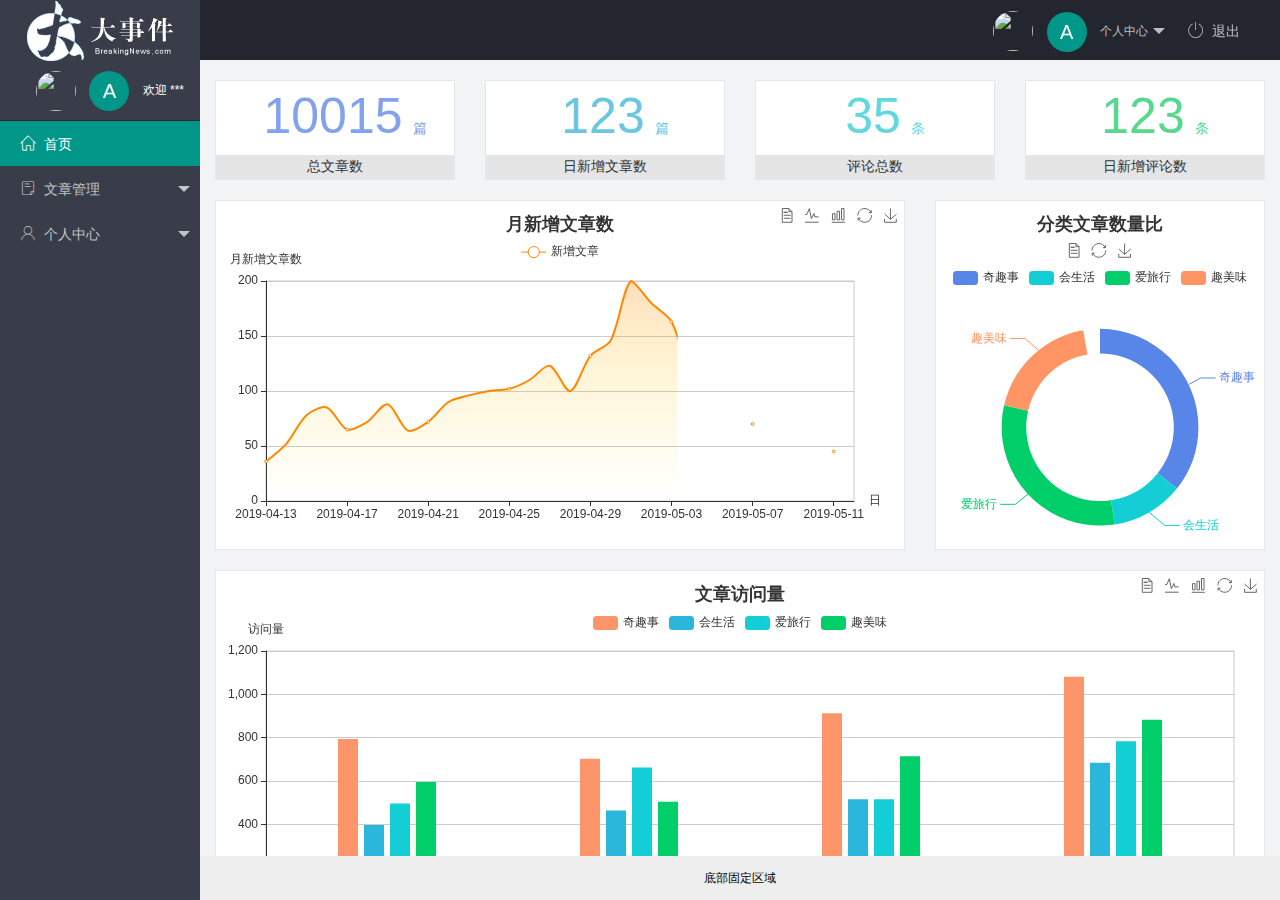
==== index.html @ 92cce8c6 "做了主页的大部分功能" ====
<!DOCTYPE html>
<html lang="en">
  <head>
    <meta charset="UTF-8" />
    <meta http-equiv="X-UA-Compatible" content="IE=edge" />
    <meta name="viewport" content="width=device-width, initial-scale=1.0" />
    <title>Document</title>
    <link rel="stylesheet" href="/assets/lib/layui/css/layui.css" />
    <link rel="stylesheet" href="/assets/css/index.css" />
    <link rel="stylesheet" href="/assets/fonts/iconfont.css" />
  </head>
  <body>
    <div class="layui-layout layui-layout-admin">
      <div class="layui-header">
        <div class="layui-logo layui-hide-xs layui-bg-black">
          <img src="/assets/images/logo.png" alt="" />
        </div>

        <ul class="layui-nav layui-layout-right">
          <li class="layui-nav-item layui-hide layui-show-md-inline-block">
            <a href="javascript:;" class="userinfo">
              <img
                src="//tva1.sinaimg.cn/crop.0.0.118.118.180/5db11ff4gw1e77d3nqrv8j203b03cweg.jpg"
                class="layui-nav-img"
              />
              <span class="text-avatar">A</span>
              个人中心
            </a>
            <dl class="layui-nav-child">
              <dd><a href="" target="">基本资料</a></dd>
              <dd><a href="" target="">更换头像</a></dd>
              <dd><a href="" target="">重置密码</a></dd>
            </dl>
          </li>
          <li class="layui-nav-item" lay-header-event="menuRight" lay-unselect>
            <a href="javascript:;" id="btnLogout"
              ><span class="iconfont icon-tuichu"></span>退出</a
            >
          </li>
        </ul>
      </div>

      <div class="layui-side layui-bg-black">
        <div class="layui-side-scroll">
          <div class="userinfo">
            <img
              src="//tva1.sinaimg.cn/crop.0.0.118.118.180/5db11ff4gw1e77d3nqrv8j203b03cweg.jpg"
              class="layui-nav-img"
            />
            <span class="text-avatar">A</span>
            <span id="welcome">欢迎 ***</span>
          </div>
          <!-- 左侧导航区域（可配合layui已有的垂直导航） -->
          <ul class="layui-nav layui-nav-tree" lay-shrink="all">
            <li class="layui-nav-item layui-this">
              <a href="/home/dashboard.html" target="fm"
                ><span class="iconfont icon-home"></span>首页</a
              >
            </li>
            <li class="layui-nav-item">
              <a class="" href="javascript:;"
                ><span class="iconfont icon-16"></span>文章管理</a
              >
              <dl class="layui-nav-child">
                <dd>
                  <a href="/article/art_cate.html" target="fm"
                    ><i class="layui-icon layui-icon-app"></i>文章类别</a
                  >
                </dd>
                <dd>
                  <a href="/article/art_list.html" target="fm"
                    ><i class="layui-icon layui-icon-app"></i>文章列表</a
                  >
                </dd>
                <dd>
                  <a href="/article/art_pub.html" target="fm"
                    ><i class="layui-icon layui-icon-app"></i>发布文章</a
                  >
                </dd>
              </dl>
            </li>
            <li class="layui-nav-item">
              <a href="javascript:;"
                ><span class="iconfont icon-user"></span>个人中心</a
              >
              <dl class="layui-nav-child">
                <dd>
                  <a href="/user/user_info.html" target="fm"
                    ><i class="layui-icon layui-icon-app"></i>基本资料</a
                  >
                </dd>
                <dd>
                  <a href="/user/user_avatar.html" target="fm"
                    ><i class="layui-icon layui-icon-app"></i>更换头像</a
                  >
                </dd>
                <dd>
                  <a href="/user/user_pwd.html" target="fm"
                    ><i class="layui-icon layui-icon-app"></i>重置密码</a
                  >
                </dd>
              </dl>
            </li>
          </ul>
        </div>
      </div>

      <div class="layui-body">
        <!-- 内容主体区域 -->
        <iframe name="fm" src="/home/dashboard.html" frameborder="0"></iframe>
      </div>

      <div class="layui-footer">
        <!-- 底部固定区域 -->
        底部固定区域
      </div>
    </div>
    <!-- 导入 layui js 文件 -->
    <script src="/assets/lib/layui/layui.all.js"></script>

    <!-- 导入 jquery -->
    <script src="/assets/lib/jquery.js"></script>
    <script src="/assets/js/baseAPI.js"></script>

    <!-- 导入自己的 js 文件 -->
    <script src="/assets/js/index.js"></script>
  </body>
</html>
---- assets/lib/layui/css/layui.css ----
/** layui-v2.5.5 MIT License By https://www.layui.com */
 .layui-inline,img{display:inline-block;vertical-align:middle}h1,h2,h3,h4,h5,h6{font-weight:400}.layui-edge,.layui-header,.layui-inline,.layui-main{position:relative}.layui-body,.layui-edge,.layui-elip{overflow:hidden}.layui-btn,.layui-edge,.layui-inline,img{vertical-align:middle}.layui-btn,.layui-disabled,.layui-icon,.layui-unselect{-moz-user-select:none;-webkit-user-select:none;-ms-user-select:none}.layui-elip,.layui-form-checkbox span,.layui-form-pane .layui-form-label{text-overflow:ellipsis;white-space:nowrap}.layui-breadcrumb,.layui-tree-btnGroup{visibility:hidden}blockquote,body,button,dd,div,dl,dt,form,h1,h2,h3,h4,h5,h6,input,li,ol,p,pre,td,textarea,th,ul{margin:0;padding:0;-webkit-tap-highlight-color:rgba(0,0,0,0)}a:active,a:hover{outline:0}img{border:none}li{list-style:none}table{border-collapse:collapse;border-spacing:0}h4,h5,h6{font-size:100%}button,input,optgroup,option,select,textarea{font-family:inherit;font-size:inherit;font-style:inherit;font-weight:inherit;outline:0}pre{white-space:pre-wrap;white-space:-moz-pre-wrap;white-space:-pre-wrap;white-space:-o-pre-wrap;word-wrap:break-word}body{line-height:24px;font:14px Helvetica Neue,Helvetica,PingFang SC,Tahoma,Arial,sans-serif}hr{height:1px;margin:10px 0;border:0;clear:both}a{color:#333;text-decoration:none}a:hover{color:#777}a cite{font-style:normal;*cursor:pointer}.layui-border-box,.layui-border-box *{box-sizing:border-box}.layui-box,.layui-box *{box-sizing:content-box}.layui-clear{clear:both;*zoom:1}.layui-clear:after{content:'\20';clear:both;*zoom:1;display:block;height:0}.layui-inline{*display:inline;*zoom:1}.layui-edge{display:inline-block;width:0;height:0;border-width:6px;border-style:dashed;border-color:transparent}.layui-edge-top{top:-4px;border-bottom-color:#999;border-bottom-style:solid}.layui-edge-right{border-left-color:#999;border-left-style:solid}.layui-edge-bottom{top:2px;border-top-color:#999;border-top-style:solid}.layui-edge-left{border-right-color:#999;border-right-style:solid}.layui-disabled,.layui-disabled:hover{color:#d2d2d2!important;cursor:not-allowed!important}.layui-circle{border-radius:100%}.layui-show{display:block!important}.layui-hide{display:none!important}@font-face{font-family:layui-icon;src:url(../font/iconfont.eot?v=250);src:url(../font/iconfont.eot?v=250#iefix) format('embedded-opentype'),url(../font/iconfont.woff2?v=250) format('woff2'),url(../font/iconfont.woff?v=250) format('woff'),url(../font/iconfont.ttf?v=250) format('truetype'),url(../font/iconfont.svg?v=250#layui-icon) format('svg')}.layui-icon{font-family:layui-icon!important;font-size:16px;font-style:normal;-webkit-font-smoothing:antialiased;-moz-osx-font-smoothing:grayscale}.layui-icon-reply-fill:before{content:"\e611"}.layui-icon-set-fill:before{content:"\e614"}.layui-icon-menu-fill:before{content:"\e60f"}.layui-icon-search:before{content:"\e615"}.layui-icon-share:before{content:"\e641"}.layui-icon-set-sm:before{content:"\e620"}.layui-icon-engine:before{content:"\e628"}.layui-icon-close:before{content:"\1006"}.layui-icon-close-fill:before{content:"\1007"}.layui-icon-chart-screen:before{content:"\e629"}.layui-icon-star:before{content:"\e600"}.layui-icon-circle-dot:before{content:"\e617"}.layui-icon-chat:before{content:"\e606"}.layui-icon-release:before{content:"\e609"}.layui-icon-list:before{content:"\e60a"}.layui-icon-chart:before{content:"\e62c"}.layui-icon-ok-circle:before{content:"\1005"}.layui-icon-layim-theme:before{content:"\e61b"}.layui-icon-table:before{content:"\e62d"}.layui-icon-right:before{content:"\e602"}.layui-icon-left:before{content:"\e603"}.layui-icon-cart-simple:before{content:"\e698"}.layui-icon-face-cry:before{content:"\e69c"}.layui-icon-face-smile:before{content:"\e6af"}.layui-icon-survey:before{content:"\e6b2"}.layui-icon-tree:before{content:"\e62e"}.layui-icon-upload-circle:before{content:"\e62f"}.layui-icon-add-circle:before{content:"\e61f"}.layui-icon-download-circle:before{content:"\e601"}.layui-icon-templeate-1:before{content:"\e630"}.layui-icon-util:before{content:"\e631"}.layui-icon-face-surprised:before{content:"\e664"}.layui-icon-edit:before{content:"\e642"}.layui-icon-speaker:before{content:"\e645"}.layui-icon-down:before{content:"\e61a"}.layui-icon-file:before{content:"\e621"}.layui-icon-layouts:before{content:"\e632"}.layui-icon-rate-half:before{content:"\e6c9"}.layui-icon-add-circle-fine:before{content:"\e608"}.layui-icon-prev-circle:before{content:"\e633"}.layui-icon-read:before{content:"\e705"}.layui-icon-404:before{content:"\e61c"}.layui-icon-carousel:before{content:"\e634"}.layui-icon-help:before{content:"\e607"}.layui-icon-code-circle:before{content:"\e635"}.layui-icon-water:before{content:"\e636"}.layui-icon-username:before{content:"\e66f"}.layui-icon-find-fill:before{content:"\e670"}.layui-icon-about:before{content:"\e60b"}.layui-icon-location:before{content:"\e715"}.layui-icon-up:before{content:"\e619"}.layui-icon-pause:before{content:"\e651"}.layui-icon-date:before{content:"\e637"}.layui-icon-layim-uploadfile:before{content:"\e61d"}.layui-icon-delete:before{content:"\e640"}.layui-icon-play:before{content:"\e652"}.layui-icon-top:before{content:"\e604"}.layui-icon-friends:before{content:"\e612"}.layui-icon-refresh-3:before{content:"\e9aa"}.layui-icon-ok:before{content:"\e605"}.layui-icon-layer:before{content:"\e638"}.layui-icon-face-smile-fine:before{content:"\e60c"}.layui-icon-dollar:before{content:"\e659"}.layui-icon-group:before{content:"\e613"}.layui-icon-layim-download:before{content:"\e61e"}.layui-icon-picture-fine:before{content:"\e60d"}.layui-icon-link:before{content:"\e64c"}.layui-icon-diamond:before{content:"\e735"}.layui-icon-log:before{content:"\e60e"}.layui-icon-rate-solid:before{content:"\e67a"}.layui-icon-fonts-del:before{content:"\e64f"}.layui-icon-unlink:before{content:"\e64d"}.layui-icon-fonts-clear:before{content:"\e639"}.layui-icon-triangle-r:before{content:"\e623"}.layui-icon-circle:before{content:"\e63f"}.layui-icon-radio:before{content:"\e643"}.layui-icon-align-center:before{content:"\e647"}.layui-icon-align-right:before{content:"\e648"}.layui-icon-align-left:before{content:"\e649"}.layui-icon-loading-1:before{content:"\e63e"}.layui-icon-return:before{content:"\e65c"}.layui-icon-fonts-strong:before{content:"\e62b"}.layui-icon-upload:before{content:"\e67c"}.layui-icon-dialogue:before{content:"\e63a"}.layui-icon-video:before{content:"\e6ed"}.layui-icon-headset:before{content:"\e6fc"}.layui-icon-cellphone-fine:before{content:"\e63b"}.layui-icon-add-1:before{content:"\e654"}.layui-icon-face-smile-b:before{content:"\e650"}.layui-icon-fonts-html:before{content:"\e64b"}.layui-icon-form:before{content:"\e63c"}.layui-icon-cart:before{content:"\e657"}.layui-icon-camera-fill:before{content:"\e65d"}.layui-icon-tabs:before{content:"\e62a"}.layui-icon-fonts-code:before{content:"\e64e"}.layui-icon-fire:before{content:"\e756"}.layui-icon-set:before{content:"\e716"}.layui-icon-fonts-u:before{content:"\e646"}.layui-icon-triangle-d:before{content:"\e625"}.layui-icon-tips:before{content:"\e702"}.layui-icon-picture:before{content:"\e64a"}.layui-icon-more-vertical:before{content:"\e671"}.layui-icon-flag:before{content:"\e66c"}.layui-icon-loading:before{content:"\e63d"}.layui-icon-fonts-i:before{content:"\e644"}.layui-icon-refresh-1:before{content:"\e666"}.layui-icon-rmb:before{content:"\e65e"}.layui-icon-home:before{content:"\e68e"}.layui-icon-user:before{content:"\e770"}.layui-icon-notice:before{content:"\e667"}.layui-icon-login-weibo:before{content:"\e675"}.layui-icon-voice:before{content:"\e688"}.layui-icon-upload-drag:before{content:"\e681"}.layui-icon-login-qq:before{content:"\e676"}.layui-icon-snowflake:before{content:"\e6b1"}.layui-icon-file-b:before{content:"\e655"}.layui-icon-template:before{content:"\e663"}.layui-icon-auz:before{content:"\e672"}.layui-icon-console:before{content:"\e665"}.layui-icon-app:before{content:"\e653"}.layui-icon-prev:before{content:"\e65a"}.layui-icon-website:before{content:"\e7ae"}.layui-icon-next:before{content:"\e65b"}.layui-icon-component:before{content:"\e857"}.layui-icon-more:before{content:"\e65f"}.layui-icon-login-wechat:before{content:"\e677"}.layui-icon-shrink-right:before{content:"\e668"}.layui-icon-spread-left:before{content:"\e66b"}.layui-icon-camera:before{content:"\e660"}.layui-icon-note:before{content:"\e66e"}.layui-icon-refresh:before{content:"\e669"}.layui-icon-female:before{content:"\e661"}.layui-icon-male:before{content:"\e662"}.layui-icon-password:before{content:"\e673"}.layui-icon-senior:before{content:"\e674"}.layui-icon-theme:before{content:"\e66a"}.layui-icon-tread:before{content:"\e6c5"}.layui-icon-praise:before{content:"\e6c6"}.layui-icon-star-fill:before{content:"\e658"}.layui-icon-rate:before{content:"\e67b"}.layui-icon-template-1:before{content:"\e656"}.layui-icon-vercode:before{content:"\e679"}.layui-icon-cellphone:before{content:"\e678"}.layui-icon-screen-full:before{content:"\e622"}.layui-icon-screen-restore:before{content:"\e758"}.layui-icon-cols:before{content:"\e610"}.layui-icon-export:before{content:"\e67d"}.layui-icon-print:before{content:"\e66d"}.layui-icon-slider:before{content:"\e714"}.layui-icon-addition:before{content:"\e624"}.layui-icon-subtraction:before{content:"\e67e"}.layui-icon-service:before{content:"\e626"}.layui-icon-transfer:before{content:"\e691"}.layui-main{width:1140px;margin:0 auto}.layui-header{z-index:1000;height:60px}.layui-header a:hover{transition:all .5s;-webkit-transition:all .5s}.layui-side{position:fixed;left:0;top:0;bottom:0;z-index:999;width:200px;overflow-x:hidden}.layui-side-scroll{position:relative;width:220px;height:100%;overflow-x:hidden}.layui-body{position:absolute;left:200px;right:0;top:0;bottom:0;z-index:998;width:auto;overflow-y:auto;box-sizing:border-box}.layui-layout-body{overflow:hidden}.layui-layout-admin .layui-header{background-color:#23262E}.layui-layout-admin .layui-side{top:60px;width:200px;overflow-x:hidden}.layui-layout-admin .layui-body{position:fixed;top:60px;bottom:44px}.layui-layout-admin .layui-main{width:auto;margin:0 15px}.layui-layout-admin .layui-footer{position:fixed;left:200px;right:0;bottom:0;height:44px;line-height:44px;padding:0 15px;background-color:#eee}.layui-layout-admin .layui-logo{position:absolute;left:0;top:0;width:200px;height:100%;line-height:60px;text-align:center;color:#009688;font-size:16px}.layui-layout-admin .layui-header .layui-nav{background:0 0}.layui-layout-left{position:absolute!important;left:200px;top:0}.layui-layout-right{position:absolute!important;right:0;top:0}.layui-container{position:relative;margin:0 auto;padding:0 15px;box-sizing:border-box}.layui-fluid{position:relative;margin:0 auto;padding:0 15px}.layui-row:after,.layui-row:before{content:'';display:block;clear:both}.layui-col-lg1,.layui-col-lg10,.layui-col-lg11,.layui-col-lg12,.layui-col-lg2,.layui-col-lg3,.layui-col-lg4,.layui-col-lg5,.layui-col-lg6,.layui-col-lg7,.layui-col-lg8,.layui-col-lg9,.layui-col-md1,.layui-col-md10,.layui-col-md11,.layui-col-md12,.layui-col-md2,.layui-col-md3,.layui-col-md4,.layui-col-md5,.layui-col-md6,.layui-col-md7,.layui-col-md8,.layui-col-md9,.layui-col-sm1,.layui-col-sm10,.layui-col-sm11,.layui-col-sm12,.layui-col-sm2,.layui-col-sm3,.layui-col-sm4,.layui-col-sm5,.layui-col-sm6,.layui-col-sm7,.layui-col-sm8,.layui-col-sm9,.layui-col-xs1,.layui-col-xs10,.layui-col-xs11,.layui-col-xs12,.layui-col-xs2,.layui-col-xs3,.layui-col-xs4,.layui-col-xs5,.layui-col-xs6,.layui-col-xs7,.layui-col-xs8,.layui-col-xs9{position:relative;display:block;box-sizing:border-box}.layui-col-xs1,.layui-col-xs10,.layui-col-xs11,.layui-col-xs12,.layui-col-xs2,.layui-col-xs3,.layui-col-xs4,.layui-col-xs5,.layui-col-xs6,.layui-col-xs7,.layui-col-xs8,.layui-col-xs9{float:left}.layui-col-xs1{width:8.33333333%}.layui-col-xs2{width:16.66666667%}.layui-col-xs3{width:25%}.layui-col-xs4{width:33.33333333%}.layui-col-xs5{width:41.66666667%}.layui-col-xs6{width:50%}.layui-col-xs7{width:58.33333333%}.layui-col-xs8{width:66.66666667%}.layui-col-xs9{width:75%}.layui-col-xs10{width:83.33333333%}.layui-col-xs11{width:91.66666667%}.layui-col-xs12{width:100%}.layui-col-xs-offset1{margin-left:8.33333333%}.layui-col-xs-offset2{margin-left:16.66666667%}.layui-col-xs-offset3{margin-left:25%}.layui-col-xs-offset4{margin-left:33.33333333%}.layui-col-xs-offset5{margin-left:41.66666667%}.layui-col-xs-offset6{margin-left:50%}.layui-col-xs-offset7{margin-left:58.33333333%}.layui-col-xs-offset8{margin-left:66.66666667%}.layui-col-xs-offset9{margin-left:75%}.layui-col-xs-offset10{margin-left:83.33333333%}.layui-col-xs-offset11{margin-left:91.66666667%}.layui-col-xs-offset12{margin-left:100%}@media screen and (max-width:768px){.layui-hide-xs{display:none!important}.layui-show-xs-block{display:block!important}.layui-show-xs-inline{display:inline!important}.layui-show-xs-inline-block{display:inline-block!important}}@media screen and (min-width:768px){.layui-container{width:750px}.layui-hide-sm{display:none!important}.layui-show-sm-block{display:block!important}.layui-show-sm-inline{display:inline!important}.layui-show-sm-inline-block{display:inline-block!important}.layui-col-sm1,.layui-col-sm10,.layui-col-sm11,.layui-col-sm12,.layui-col-sm2,.layui-col-sm3,.layui-col-sm4,.layui-col-sm5,.layui-col-sm6,.layui-col-sm7,.layui-col-sm8,.layui-col-sm9{float:left}.layui-col-sm1{width:8.33333333%}.layui-col-sm2{width:16.66666667%}.layui-col-sm3{width:25%}.layui-col-sm4{width:33.33333333%}.layui-col-sm5{width:41.66666667%}.layui-col-sm6{width:50%}.layui-col-sm7{width:58.33333333%}.layui-col-sm8{width:66.66666667%}.layui-col-sm9{width:75%}.layui-col-sm10{width:83.33333333%}.layui-col-sm11{width:91.66666667%}.layui-col-sm12{width:100%}.layui-col-sm-offset1{margin-left:8.33333333%}.layui-col-sm-offset2{margin-left:16.66666667%}.layui-col-sm-offset3{margin-left:25%}.layui-col-sm-offset4{margin-left:33.33333333%}.layui-col-sm-offset5{margin-left:41.66666667%}.layui-col-sm-offset6{margin-left:50%}.layui-col-sm-offset7{margin-left:58.33333333%}.layui-col-sm-offset8{margin-left:66.66666667%}.layui-col-sm-offset9{margin-left:75%}.layui-col-sm-offset10{margin-left:83.33333333%}.layui-col-sm-offset11{margin-left:91.66666667%}.layui-col-sm-offset12{margin-left:100%}}@media screen and (min-width:992px){.layui-container{width:970px}.layui-hide-md{display:none!important}.layui-show-md-block{display:block!important}.layui-show-md-inline{display:inline!important}.layui-show-md-inline-block{display:inline-block!important}.layui-col-md1,.layui-col-md10,.layui-col-md11,.layui-col-md12,.layui-col-md2,.layui-col-md3,.layui-col-md4,.layui-col-md5,.layui-col-md6,.layui-col-md7,.layui-col-md8,.layui-col-md9{float:left}.layui-col-md1{width:8.33333333%}.layui-col-md2{width:16.66666667%}.layui-col-md3{width:25%}.layui-col-md4{width:33.33333333%}.layui-col-md5{width:41.66666667%}.layui-col-md6{width:50%}.layui-col-md7{width:58.33333333%}.layui-col-md8{width:66.66666667%}.layui-col-md9{width:75%}.layui-col-md10{width:83.33333333%}.layui-col-md11{width:91.66666667%}.layui-col-md12{width:100%}.layui-col-md-offset1{margin-left:8.33333333%}.layui-col-md-offset2{margin-left:16.66666667%}.layui-col-md-offset3{margin-left:25%}.layui-col-md-offset4{margin-left:33.33333333%}.layui-col-md-offset5{margin-left:41.66666667%}.layui-col-md-offset6{margin-left:50%}.layui-col-md-offset7{margin-left:58.33333333%}.layui-col-md-offset8{margin-left:66.66666667%}.layui-col-md-offset9{margin-left:75%}.layui-col-md-offset10{margin-left:83.33333333%}.layui-col-md-offset11{margin-left:91.66666667%}.layui-col-md-offset12{margin-left:100%}}@media screen and (min-width:1200px){.layui-container{width:1170px}.layui-hide-lg{display:none!important}.layui-show-lg-block{display:block!important}.layui-show-lg-inline{display:inline!important}.layui-show-lg-inline-block{display:inline-block!important}.layui-col-lg1,.layui-col-lg10,.layui-col-lg11,.layui-col-lg12,.layui-col-lg2,.layui-col-lg3,.layui-col-lg4,.layui-col-lg5,.layui-col-lg6,.layui-col-lg7,.layui-col-lg8,.layui-col-lg9{float:left}.layui-col-lg1{width:8.33333333%}.layui-col-lg2{width:16.66666667%}.layui-col-lg3{width:25%}.layui-col-lg4{width:33.33333333%}.layui-col-lg5{width:41.66666667%}.layui-col-lg6{width:50%}.layui-col-lg7{width:58.33333333%}.layui-col-lg8{width:66.66666667%}.layui-col-lg9{width:75%}.layui-col-lg10{width:83.33333333%}.layui-col-lg11{width:91.66666667%}.layui-col-lg12{width:100%}.layui-col-lg-offset1{margin-left:8.33333333%}.layui-col-lg-offset2{margin-left:16.66666667%}.layui-col-lg-offset3{margin-left:25%}.layui-col-lg-offset4{margin-left:33.33333333%}.layui-col-lg-offset5{margin-left:41.66666667%}.layui-col-lg-offset6{margin-left:50%}.layui-col-lg-offset7{margin-left:58.33333333%}.layui-col-lg-offset8{margin-left:66.66666667%}.layui-col-lg-offset9{margin-left:75%}.layui-col-lg-offset10{margin-left:83.33333333%}.layui-col-lg-offset11{margin-left:91.66666667%}.layui-col-lg-offset12{margin-left:100%}}.layui-col-space1{margin:-.5px}.layui-col-space1>*{padding:.5px}.layui-col-space3{margin:-1.5px}.layui-col-space3>*{padding:1.5px}.layui-col-space5{margin:-2.5px}.layui-col-space5>*{padding:2.5px}.layui-col-space8{margin:-3.5px}.layui-col-space8>*{padding:3.5px}.layui-col-space10{margin:-5px}.layui-col-space10>*{padding:5px}.layui-col-space12{margin:-6px}.layui-col-space12>*{padding:6px}.layui-col-space15{margin:-7.5px}.layui-col-space15>*{padding:7.5px}.layui-col-space18{margin:-9px}.layui-col-space18>*{padding:9px}.layui-col-space20{margin:-10px}.layui-col-space20>*{padding:10px}.layui-col-space22{margin:-11px}.layui-col-space22>*{padding:11px}.layui-col-space25{margin:-12.5px}.layui-col-space25>*{padding:12.5px}.layui-col-space30{margin:-15px}.layui-col-space30>*{padding:15px}.layui-btn,.layui-input,.layui-select,.layui-textarea,.layui-upload-button{outline:0;-webkit-appearance:none;transition:all .3s;-webkit-transition:all .3s;box-sizing:border-box}.layui-elem-quote{margin-bottom:10px;padding:15px;line-height:22px;border-left:5px solid #009688;border-radius:0 2px 2px 0;background-color:#f2f2f2}.layui-quote-nm{border-style:solid;border-width:1px 1px 1px 5px;background:0 0}.layui-elem-field{margin-bottom:10px;padding:0;border-width:1px;border-style:solid}.layui-elem-field legend{margin-left:20px;padding:0 10px;font-size:20px;font-weight:300}.layui-field-title{margin:10px 0 20px;border-width:1px 0 0}.layui-field-box{padding:10px 15px}.layui-field-title .layui-field-box{padding:10px 0}.layui-progress{position:relative;height:6px;border-radius:20px;background-color:#e2e2e2}.layui-progress-bar{position:absolute;left:0;top:0;width:0;max-width:100%;height:6px;border-radius:20px;text-align:right;background-color:#5FB878;transition:all .3s;-webkit-transition:all .3s}.layui-progress-big,.layui-progress-big .layui-progress-bar{height:18px;line-height:18px}.layui-progress-text{position:relative;top:-20px;line-height:18px;font-size:12px;color:#666}.layui-progress-big .layui-progress-text{position:static;padding:0 10px;color:#fff}.layui-collapse{border-width:1px;border-style:solid;border-radius:2px}.layui-colla-content,.layui-colla-item{border-top-width:1px;border-top-style:solid}.layui-colla-item:first-child{border-top:none}.layui-colla-title{position:relative;height:42px;line-height:42px;padding:0 15px 0 35px;color:#333;background-color:#f2f2f2;cursor:pointer;font-size:14px;overflow:hidden}.layui-colla-content{display:none;padding:10px 15px;line-height:22px;color:#666}.layui-colla-icon{position:absolute;left:15px;top:0;font-size:14px}.layui-card{margin-bottom:15px;border-radius:2px;background-color:#fff;box-shadow:0 1px 2px 0 rgba(0,0,0,.05)}.layui-card:last-child{margin-bottom:0}.layui-card-header{position:relative;height:42px;line-height:42px;padding:0 15px;border-bottom:1px solid #f6f6f6;color:#333;border-radius:2px 2px 0 0;font-size:14px}.layui-bg-black,.layui-bg-blue,.layui-bg-cyan,.layui-bg-green,.layui-bg-orange,.layui-bg-red{color:#fff!important}.layui-card-body{position:relative;padding:10px 15px;line-height:24px}.layui-card-body[pad15]{padding:15px}.layui-card-body[pad20]{padding:20px}.layui-card-body .layui-table{margin:5px 0}.layui-card .layui-tab{margin:0}.layui-panel-window{position:relative;padding:15px;border-radius:0;border-top:5px solid #E6E6E6;background-color:#fff}.layui-auxiliar-moving{position:fixed;left:0;right:0;top:0;bottom:0;width:100%;height:100%;background:0 0;z-index:9999999999}.layui-form-label,.layui-form-mid,.layui-form-select,.layui-input-block,.layui-input-inline,.layui-textarea{position:relative}.layui-bg-red{background-color:#FF5722!important}.layui-bg-orange{background-color:#FFB800!important}.layui-bg-green{background-color:#009688!important}.layui-bg-cyan{background-color:#2F4056!important}.layui-bg-blue{background-color:#1E9FFF!important}.layui-bg-black{background-color:#393D49!important}.layui-bg-gray{background-color:#eee!important;color:#666!important}.layui-badge-rim,.layui-colla-content,.layui-colla-item,.layui-collapse,.layui-elem-field,.layui-form-pane .layui-form-item[pane],.layui-form-pane .layui-form-label,.layui-input,.layui-layedit,.layui-layedit-tool,.layui-quote-nm,.layui-select,.layui-tab-bar,.layui-tab-card,.layui-tab-title,.layui-tab-title .layui-this:after,.layui-textarea{border-color:#e6e6e6}.layui-timeline-item:before,hr{background-color:#e6e6e6}.layui-text{line-height:22px;font-size:14px;color:#666}.layui-text h1,.layui-text h2,.layui-text h3{font-weight:500;color:#333}.layui-text h1{font-size:30px}.layui-text h2{font-size:24px}.layui-text h3{font-size:18px}.layui-text a:not(.layui-btn){color:#01AAED}.layui-text a:not(.layui-btn):hover{text-decoration:underline}.layui-text ul{padding:5px 0 5px 15px}.layui-text ul li{margin-top:5px;list-style-type:disc}.layui-text em,.layui-word-aux{color:#999!important;padding:0 5px!important}.layui-btn{display:inline-block;height:38px;line-height:38px;padding:0 18px;background-color:#009688;color:#fff;white-space:nowrap;text-align:center;font-size:14px;border:none;border-radius:2px;cursor:pointer}.layui-btn:hover{opacity:.8;filter:alpha(opacity=80);color:#fff}.layui-btn:active{opacity:1;filter:alpha(opacity=100)}.layui-btn+.layui-btn{margin-left:10px}.layui-btn-container{font-size:0}.layui-btn-container .layui-btn{margin-right:10px;margin-bottom:10px}.layui-btn-container .layui-btn+.layui-btn{margin-left:0}.layui-table .layui-btn-container .layui-btn{margin-bottom:9px}.layui-btn-radius{border-radius:100px}.layui-btn .layui-icon{margin-right:3px;font-size:18px;vertical-align:bottom;vertical-align:middle\9}.layui-btn-primary{border:1px solid #C9C9C9;background-color:#fff;color:#555}.layui-btn-primary:hover{border-color:#009688;color:#333}.layui-btn-normal{background-color:#1E9FFF}.layui-btn-warm{background-color:#FFB800}.layui-btn-danger{background-color:#FF5722}.layui-btn-checked{background-color:#5FB878}.layui-btn-disabled,.layui-btn-disabled:active,.layui-btn-disabled:hover{border:1px solid #e6e6e6;background-color:#FBFBFB;color:#C9C9C9;cursor:not-allowed;opacity:1}.layui-btn-lg{height:44px;line-height:44px;padding:0 25px;font-size:16px}.layui-btn-sm{height:30px;line-height:30px;padding:0 10px;font-size:12px}.layui-btn-sm i{font-size:16px!important}.layui-btn-xs{height:22px;line-height:22px;padding:0 5px;font-size:12px}.layui-btn-xs i{font-size:14px!important}.layui-btn-group{display:inline-block;vertical-align:middle;font-size:0}.layui-btn-group .layui-btn{margin-left:0!important;margin-right:0!important;border-left:1px solid rgba(255,255,255,.5);border-radius:0}.layui-btn-group .layui-btn-primary{border-left:none}.layui-btn-group .layui-btn-primary:hover{border-color:#C9C9C9;color:#009688}.layui-btn-group .layui-btn:first-child{border-left:none;border-radius:2px 0 0 2px}.layui-btn-group .layui-btn-primary:first-child{border-left:1px solid #c9c9c9}.layui-btn-group .layui-btn:last-child{border-radius:0 2px 2px 0}.layui-btn-group .layui-btn+.layui-btn{margin-left:0}.layui-btn-group+.layui-btn-group{margin-left:10px}.layui-btn-fluid{width:100%}.layui-input,.layui-select,.layui-textarea{height:38px;line-height:1.3;line-height:38px\9;border-width:1px;border-style:solid;background-color:#fff;border-radius:2px}.layui-input::-webkit-input-placeholder,.layui-select::-webkit-input-placeholder,.layui-textarea::-webkit-input-placeholder{line-height:1.3}.layui-input,.layui-textarea{display:block;width:100%;padding-left:10px}.layui-input:hover,.layui-textarea:hover{border-color:#D2D2D2!important}.layui-input:focus,.layui-textarea:focus{border-color:#C9C9C9!important}.layui-textarea{min-height:100px;height:auto;line-height:20px;padding:6px 10px;resize:vertical}.layui-select{padding:0 10px}.layui-form input[type=checkbox],.layui-form input[type=radio],.layui-form select{display:none}.layui-form [lay-ignore]{display:initial}.layui-form-item{margin-bottom:15px;clear:both;*zoom:1}.layui-form-item:after{content:'\20';clear:both;*zoom:1;display:block;height:0}.layui-form-label{float:left;display:block;padding:9px 15px;width:80px;font-weight:400;line-height:20px;text-align:right}.layui-form-label-col{display:block;float:none;padding:9px 0;line-height:20px;text-align:left}.layui-form-item .layui-inline{margin-bottom:5px;margin-right:10px}.layui-input-block{margin-left:110px;min-height:36px}.layui-input-inline{display:inline-block;vertical-align:middle}.layui-form-item .layui-input-inline{float:left;width:190px;margin-right:10px}.layui-form-text .layui-input-inline{width:auto}.layui-form-mid{float:left;display:block;padding:9px 0!important;line-height:20px;margin-right:10px}.layui-form-danger+.layui-form-select .layui-input,.layui-form-danger:focus{border-color:#FF5722!important}.layui-form-select .layui-input{padding-right:30px;cursor:pointer}.layui-form-select .layui-edge{position:absolute;right:10px;top:50%;margin-top:-3px;cursor:pointer;border-width:6px;border-top-color:#c2c2c2;border-top-style:solid;transition:all .3s;-webkit-transition:all .3s}.layui-form-select dl{display:none;position:absolute;left:0;top:42px;padding:5px 0;z-index:899;min-width:100%;border:1px solid #d2d2d2;max-height:300px;overflow-y:auto;background-color:#fff;border-radius:2px;box-shadow:0 2px 4px rgba(0,0,0,.12);box-sizing:border-box}.layui-form-select dl dd,.layui-form-select dl dt{padding:0 10px;line-height:36px;white-space:nowrap;overflow:hidden;text-overflow:ellipsis}.layui-form-select dl dt{font-size:12px;color:#999}.layui-form-select dl dd{cursor:pointer}.layui-form-select dl dd:hover{background-color:#f2f2f2;-webkit-transition:.5s all;transition:.5s all}.layui-form-select .layui-select-group dd{padding-left:20px}.layui-form-select dl dd.layui-select-tips{padding-left:10px!important;color:#999}.layui-form-select dl dd.layui-this{background-color:#5FB878;color:#fff}.layui-form-checkbox,.layui-form-select dl dd.layui-disabled{background-color:#fff}.layui-form-selected dl{display:block}.layui-form-checkbox,.layui-form-checkbox *,.layui-form-switch{display:inline-block;vertical-align:middle}.layui-form-selected .layui-edge{margin-top:-9px;-webkit-transform:rotate(180deg);transform:rotate(180deg);margin-top:-3px\9}:root .layui-form-selected .layui-edge{margin-top:-9px\0/IE9}.layui-form-selectup dl{top:auto;bottom:42px}.layui-select-none{margin:5px 0;text-align:center;color:#999}.layui-select-disabled .layui-disabled{border-color:#eee!important}.layui-select-disabled .layui-edge{border-top-color:#d2d2d2}.layui-form-checkbox{position:relative;height:30px;line-height:30px;margin-right:10px;padding-right:30px;cursor:pointer;font-size:0;-webkit-transition:.1s linear;transition:.1s linear;box-sizing:border-box}.layui-form-checkbox span{padding:0 10px;height:100%;font-size:14px;border-radius:2px 0 0 2px;background-color:#d2d2d2;color:#fff;overflow:hidden}.layui-form-checkbox:hover span{background-color:#c2c2c2}.layui-form-checkbox i{position:absolute;right:0;top:0;width:30px;height:28px;border:1px solid #d2d2d2;border-left:none;border-radius:0 2px 2px 0;color:#fff;font-size:20px;text-align:center}.layui-form-checkbox:hover i{border-color:#c2c2c2;color:#c2c2c2}.layui-form-checked,.layui-form-checked:hover{border-color:#5FB878}.layui-form-checked span,.layui-form-checked:hover span{background-color:#5FB878}.layui-form-checked i,.layui-form-checked:hover i{color:#5FB878}.layui-form-item .layui-form-checkbox{margin-top:4px}.layui-form-checkbox[lay-skin=primary]{height:auto!important;line-height:normal!important;min-width:18px;min-height:18px;border:none!important;margin-right:0;padding-left:28px;padding-right:0;background:0 0}.layui-form-checkbox[lay-skin=primary] span{padding-left:0;padding-right:15px;line-height:18px;background:0 0;color:#666}.layui-form-checkbox[lay-skin=primary] i{right:auto;left:0;width:16px;height:16px;line-height:16px;border:1px solid #d2d2d2;font-size:12px;border-radius:2px;background-color:#fff;-webkit-transition:.1s linear;transition:.1s linear}.layui-form-checkbox[lay-skin=primary]:hover i{border-color:#5FB878;color:#fff}.layui-form-checked[lay-skin=primary] i{border-color:#5FB878!important;background-color:#5FB878;color:#fff}.layui-checkbox-disbaled[lay-skin=primary] span{background:0 0!important;color:#c2c2c2}.layui-checkbox-disbaled[lay-skin=primary]:hover i{border-color:#d2d2d2}.layui-form-item .layui-form-checkbox[lay-skin=primary]{margin-top:10px}.layui-form-switch{position:relative;height:22px;line-height:22px;min-width:35px;padding:0 5px;margin-top:8px;border:1px solid #d2d2d2;border-radius:20px;cursor:pointer;background-color:#fff;-webkit-transition:.1s linear;transition:.1s linear}.layui-form-switch i{position:absolute;left:5px;top:3px;width:16px;height:16px;border-radius:20px;background-color:#d2d2d2;-webkit-transition:.1s linear;transition:.1s linear}.layui-form-switch em{position:relative;top:0;width:25px;margin-left:21px;padding:0!important;text-align:center!important;color:#999!important;font-style:normal!important;font-size:12px}.layui-form-onswitch{border-color:#5FB878;background-color:#5FB878}.layui-checkbox-disbaled,.layui-checkbox-disbaled i{border-color:#e2e2e2!important}.layui-form-onswitch i{left:100%;margin-left:-21px;background-color:#fff}.layui-form-onswitch em{margin-left:5px;margin-right:21px;color:#fff!important}.layui-checkbox-disbaled span{background-color:#e2e2e2!important}.layui-checkbox-disbaled:hover i{color:#fff!important}[lay-radio]{display:none}.layui-form-radio,.layui-form-radio *{display:inline-block;vertical-align:middle}.layui-form-radio{line-height:28px;margin:6px 10px 0 0;padding-right:10px;cursor:pointer;font-size:0}.layui-form-radio *{font-size:14px}.layui-form-radio>i{margin-right:8px;font-size:22px;color:#c2c2c2}.layui-form-radio>i:hover,.layui-form-radioed>i{color:#5FB878}.layui-radio-disbaled>i{color:#e2e2e2!important}.layui-form-pane .layui-form-label{width:110px;padding:8px 15px;height:38px;line-height:20px;border-width:1px;border-style:solid;border-radius:2px 0 0 2px;text-align:center;background-color:#FBFBFB;overflow:hidden;box-sizing:border-box}.layui-form-pane .layui-input-inline{margin-left:-1px}.layui-form-pane .layui-input-block{margin-left:110px;left:-1px}.layui-form-pane .layui-input{border-radius:0 2px 2px 0}.layui-form-pane .layui-form-text .layui-form-label{float:none;width:100%;border-radius:2px;box-sizing:border-box;text-align:left}.layui-form-pane .layui-form-text .layui-input-inline{display:block;margin:0;top:-1px;clear:both}.layui-form-pane .layui-form-text .layui-input-block{margin:0;left:0;top:-1px}.layui-form-pane .layui-form-text .layui-textarea{min-height:100px;border-radius:0 0 2px 2px}.layui-form-pane .layui-form-checkbox{margin:4px 0 4px 10px}.layui-form-pane .layui-form-radio,.layui-form-pane .layui-form-switch{margin-top:6px;margin-left:10px}.layui-form-pane .layui-form-item[pane]{position:relative;border-width:1px;border-style:solid}.layui-form-pane .layui-form-item[pane] .layui-form-label{position:absolute;left:0;top:0;height:100%;border-width:0 1px 0 0}.layui-form-pane .layui-form-item[pane] .layui-input-inline{margin-left:110px}@media screen and (max-width:450px){.layui-form-item .layui-form-label{text-overflow:ellipsis;overflow:hidden;white-space:nowrap}.layui-form-item .layui-inline{display:block;margin-right:0;margin-bottom:20px;clear:both}.layui-form-item .layui-inline:after{content:'\20';clear:both;display:block;height:0}.layui-form-item .layui-input-inline{display:block;float:none;left:-3px;width:auto;margin:0 0 10px 112px}.layui-form-item .layui-input-inline+.layui-form-mid{margin-left:110px;top:-5px;padding:0}.layui-form-item .layui-form-checkbox{margin-right:5px;margin-bottom:5px}}.layui-layedit{border-width:1px;border-style:solid;border-radius:2px}.layui-layedit-tool{padding:3px 5px;border-bottom-width:1px;border-bottom-style:solid;font-size:0}.layedit-tool-fixed{position:fixed;top:0;border-top:1px solid #e2e2e2}.layui-layedit-tool .layedit-tool-mid,.layui-layedit-tool .layui-icon{display:inline-block;vertical-align:middle;text-align:center;font-size:14px}.layui-layedit-tool .layui-icon{position:relative;width:32px;height:30px;line-height:30px;margin:3px 5px;color:#777;cursor:pointer;border-radius:2px}.layui-layedit-tool .layui-icon:hover{color:#393D49}.layui-layedit-tool .layui-icon:active{color:#000}.layui-layedit-tool .layedit-tool-active{background-color:#e2e2e2;color:#000}.layui-layedit-tool .layui-disabled,.layui-layedit-tool .layui-disabled:hover{color:#d2d2d2;cursor:not-allowed}.layui-layedit-tool .layedit-tool-mid{width:1px;height:18px;margin:0 10px;background-color:#d2d2d2}.layedit-tool-html{width:50px!important;font-size:30px!important}.layedit-tool-b,.layedit-tool-code,.layedit-tool-help{font-size:16px!important}.layedit-tool-d,.layedit-tool-face,.layedit-tool-image,.layedit-tool-unlink{font-size:18px!important}.layedit-tool-image input{position:absolute;font-size:0;left:0;top:0;width:100%;height:100%;opacity:.01;filter:Alpha(opacity=1);cursor:pointer}.layui-layedit-iframe iframe{display:block;width:100%}#LAY_layedit_code{overflow:hidden}.layui-laypage{display:inline-block;*display:inline;*zoom:1;vertical-align:middle;margin:10px 0;font-size:0}.layui-laypage>a:first-child,.layui-laypage>a:first-child em{border-radius:2px 0 0 2px}.layui-laypage>a:last-child,.layui-laypage>a:last-child em{border-radius:0 2px 2px 0}.layui-laypage>:first-child{margin-left:0!important}.layui-laypage>:last-child{margin-right:0!important}.layui-laypage a,.layui-laypage button,.layui-laypage input,.layui-laypage select,.layui-laypage span{border:1px solid #e2e2e2}.layui-laypage a,.layui-laypage span{display:inline-block;*display:inline;*zoom:1;vertical-align:middle;padding:0 15px;height:28px;line-height:28px;margin:0 -1px 5px 0;background-color:#fff;color:#333;font-size:12px}.layui-flow-more a *,.layui-laypage input,.layui-table-view select[lay-ignore]{display:inline-block}.layui-laypage a:hover{color:#009688}.layui-laypage em{font-style:normal}.layui-laypage .layui-laypage-spr{color:#999;font-weight:700}.layui-laypage a{text-decoration:none}.layui-laypage .layui-laypage-curr{position:relative}.layui-laypage .layui-laypage-curr em{position:relative;color:#fff}.layui-laypage .layui-laypage-curr .layui-laypage-em{position:absolute;left:-1px;top:-1px;padding:1px;width:100%;height:100%;background-color:#009688}.layui-laypage-em{border-radius:2px}.layui-laypage-next em,.layui-laypage-prev em{font-family:Sim sun;font-size:16px}.layui-laypage .layui-laypage-count,.layui-laypage .layui-laypage-limits,.layui-laypage .layui-laypage-refresh,.layui-laypage .layui-laypage-skip{margin-left:10px;margin-right:10px;padding:0;border:none}.layui-laypage .layui-laypage-limits,.layui-laypage .layui-laypage-refresh{vertical-align:top}.layui-laypage .layui-laypage-refresh i{font-size:18px;cursor:pointer}.layui-laypage select{height:22px;padding:3px;border-radius:2px;cursor:pointer}.layui-laypage .layui-laypage-skip{height:30px;line-height:30px;color:#999}.layui-laypage button,.layui-laypage input{height:30px;line-height:30px;border-radius:2px;vertical-align:top;background-color:#fff;box-sizing:border-box}.layui-laypage input{width:40px;margin:0 10px;padding:0 3px;text-align:center}.layui-laypage input:focus,.layui-laypage select:focus{border-color:#009688!important}.layui-laypage button{margin-left:10px;padding:0 10px;cursor:pointer}.layui-table,.layui-table-view{margin:10px 0}.layui-flow-more{margin:10px 0;text-align:center;color:#999;font-size:14px}.layui-flow-more a{height:32px;line-height:32px}.layui-flow-more a *{vertical-align:top}.layui-flow-more a cite{padding:0 20px;border-radius:3px;background-color:#eee;color:#333;font-style:normal}.layui-flow-more a cite:hover{opacity:.8}.layui-flow-more a i{font-size:30px;color:#737383}.layui-table{width:100%;background-color:#fff;color:#666}.layui-table tr{transition:all .3s;-webkit-transition:all .3s}.layui-table th{text-align:left;font-weight:400}.layui-table tbody tr:hover,.layui-table thead tr,.layui-table-click,.layui-table-header,.layui-table-hover,.layui-table-mend,.layui-table-patch,.layui-table-tool,.layui-table-total,.layui-table-total tr,.layui-table[lay-even] tr:nth-child(even){background-color:#f2f2f2}.layui-table td,.layui-table th,.layui-table-col-set,.layui-table-fixed-r,.layui-table-grid-down,.layui-table-header,.layui-table-page,.layui-table-tips-main,.layui-table-tool,.layui-table-total,.layui-table-view,.layui-table[lay-skin=line],.layui-table[lay-skin=row]{border-width:1px;border-style:solid;border-color:#e6e6e6}.layui-table td,.layui-table th{position:relative;padding:9px 15px;min-height:20px;line-height:20px;font-size:14px}.layui-table[lay-skin=line] td,.layui-table[lay-skin=line] th{border-width:0 0 1px}.layui-table[lay-skin=row] td,.layui-table[lay-skin=row] th{border-width:0 1px 0 0}.layui-table[lay-skin=nob] td,.layui-table[lay-skin=nob] th{border:none}.layui-table img{max-width:100px}.layui-table[lay-size=lg] td,.layui-table[lay-size=lg] th{padding:15px 30px}.layui-table-view .layui-table[lay-size=lg] .layui-table-cell{height:40px;line-height:40px}.layui-table[lay-size=sm] td,.layui-table[lay-size=sm] th{font-size:12px;padding:5px 10px}.layui-table-view .layui-table[lay-size=sm] .layui-table-cell{height:20px;line-height:20px}.layui-table[lay-data]{display:none}.layui-table-box{position:relative;overflow:hidden}.layui-table-view .layui-table{position:relative;width:auto;margin:0}.layui-table-view .layui-table[lay-skin=line]{border-width:0 1px 0 0}.layui-table-view .layui-table[lay-skin=row]{border-width:0 0 1px}.layui-table-view .layui-table td,.layui-table-view .layui-table th{padding:5px 0;border-top:none;border-left:none}.layui-table-view .layui-table th.layui-unselect .layui-table-cell span{cursor:pointer}.layui-table-view .layui-table td{cursor:default}.layui-table-view .layui-table td[data-edit=text]{cursor:text}.layui-table-view .layui-form-checkbox[lay-skin=primary] i{width:18px;height:18px}.layui-table-view .layui-form-radio{line-height:0;padding:0}.layui-table-view .layui-form-radio>i{margin:0;font-size:20px}.layui-table-init{position:absolute;left:0;top:0;width:100%;height:100%;text-align:center;z-index:110}.layui-table-init .layui-icon{position:absolute;left:50%;top:50%;margin:-15px 0 0 -15px;font-size:30px;color:#c2c2c2}.layui-table-header{border-width:0 0 1px;overflow:hidden}.layui-table-header .layui-table{margin-bottom:-1px}.layui-table-tool .layui-inline[lay-event]{position:relative;width:26px;height:26px;padding:5px;line-height:16px;margin-right:10px;text-align:center;color:#333;border:1px solid #ccc;cursor:pointer;-webkit-transition:.5s all;transition:.5s all}.layui-table-tool .layui-inline[lay-event]:hover{border:1px solid #999}.layui-table-tool-temp{padding-right:120px}.layui-table-tool-self{position:absolute;right:17px;top:10px}.layui-table-tool .layui-table-tool-self .layui-inline[lay-event]{margin:0 0 0 10px}.layui-table-tool-panel{position:absolute;top:29px;left:-1px;padding:5px 0;min-width:150px;min-height:40px;border:1px solid #d2d2d2;text-align:left;overflow-y:auto;background-color:#fff;box-shadow:0 2px 4px rgba(0,0,0,.12)}.layui-table-cell,.layui-table-tool-panel li{overflow:hidden;text-overflow:ellipsis;white-space:nowrap}.layui-table-tool-panel li{padding:0 10px;line-height:30px;-webkit-transition:.5s all;transition:.5s all}.layui-table-tool-panel li .layui-form-checkbox[lay-skin=primary]{width:100%;padding-left:28px}.layui-table-tool-panel li:hover{background-color:#f2f2f2}.layui-table-tool-panel li .layui-form-checkbox[lay-skin=primary] i{position:absolute;left:0;top:0}.layui-table-tool-panel li .layui-form-checkbox[lay-skin=primary] span{padding:0}.layui-table-tool .layui-table-tool-self .layui-table-tool-panel{left:auto;right:-1px}.layui-table-col-set{position:absolute;right:0;top:0;width:20px;height:100%;border-width:0 0 0 1px;background-color:#fff}.layui-table-sort{width:10px;height:20px;margin-left:5px;cursor:pointer!important}.layui-table-sort .layui-edge{position:absolute;left:5px;border-width:5px}.layui-table-sort .layui-table-sort-asc{top:3px;border-top:none;border-bottom-style:solid;border-bottom-color:#b2b2b2}.layui-table-sort .layui-table-sort-asc:hover{border-bottom-color:#666}.layui-table-sort .layui-table-sort-desc{bottom:5px;border-bottom:none;border-top-style:solid;border-top-color:#b2b2b2}.layui-table-sort .layui-table-sort-desc:hover{border-top-color:#666}.layui-table-sort[lay-sort=asc] .layui-table-sort-asc{border-bottom-color:#000}.layui-table-sort[lay-sort=desc] .layui-table-sort-desc{border-top-color:#000}.layui-table-cell{height:28px;line-height:28px;padding:0 15px;position:relative;box-sizing:border-box}.layui-table-cell .layui-form-checkbox[lay-skin=primary]{top:-1px;padding:0}.layui-table-cell .layui-table-link{color:#01AAED}.laytable-cell-checkbox,.laytable-cell-numbers,.laytable-cell-radio,.laytable-cell-space{padding:0;text-align:center}.layui-table-body{position:relative;overflow:auto;margin-right:-1px;margin-bottom:-1px}.layui-table-body .layui-none{line-height:26px;padding:15px;text-align:center;color:#999}.layui-table-fixed{position:absolute;left:0;top:0;z-index:101}.layui-table-fixed .layui-table-body{overflow:hidden}.layui-table-fixed-l{box-shadow:0 -1px 8px rgba(0,0,0,.08)}.layui-table-fixed-r{left:auto;right:-1px;border-width:0 0 0 1px;box-shadow:-1px 0 8px rgba(0,0,0,.08)}.layui-table-fixed-r .layui-table-header{position:relative;overflow:visible}.layui-table-mend{position:absolute;right:-49px;top:0;height:100%;width:50px}.layui-table-tool{position:relative;z-index:890;width:100%;min-height:50px;line-height:30px;padding:10px 15px;border-width:0 0 1px}.layui-table-tool .layui-btn-container{margin-bottom:-10px}.layui-table-page,.layui-table-total{border-width:1px 0 0;margin-bottom:-1px;overflow:hidden}.layui-table-page{position:relative;width:100%;padding:7px 7px 0;height:41px;font-size:12px;white-space:nowrap}.layui-table-page>div{height:26px}.layui-table-page .layui-laypage{margin:0}.layui-table-page .layui-laypage a,.layui-table-page .layui-laypage span{height:26px;line-height:26px;margin-bottom:10px;border:none;background:0 0}.layui-table-page .layui-laypage a,.layui-table-page .layui-laypage span.layui-laypage-curr{padding:0 12px}.layui-table-page .layui-laypage span{margin-left:0;padding:0}.layui-table-page .layui-laypage .layui-laypage-prev{margin-left:-7px!important}.layui-table-page .layui-laypage .layui-laypage-curr .layui-laypage-em{left:0;top:0;padding:0}.layui-table-page .layui-laypage button,.layui-table-page .layui-laypage input{height:26px;line-height:26px}.layui-table-page .layui-laypage input{width:40px}.layui-table-page .layui-laypage button{padding:0 10px}.layui-table-page select{height:18px}.layui-table-patch .layui-table-cell{padding:0;width:30px}.layui-table-edit{position:absolute;left:0;top:0;width:100%;height:100%;padding:0 14px 1px;border-radius:0;box-shadow:1px 1px 20px rgba(0,0,0,.15)}.layui-table-edit:focus{border-color:#5FB878!important}select.layui-table-edit{padding:0 0 0 10px;border-color:#C9C9C9}.layui-table-view .layui-form-checkbox,.layui-table-view .layui-form-radio,.layui-table-view .layui-form-switch{top:0;margin:0;box-sizing:content-box}.layui-table-view .layui-form-checkbox{top:-1px;height:26px;line-height:26px}.layui-table-view .layui-form-checkbox i{height:26px}.layui-table-grid .layui-table-cell{overflow:visible}.layui-table-grid-down{position:absolute;top:0;right:0;width:26px;height:100%;padding:5px 0;border-width:0 0 0 1px;text-align:center;background-color:#fff;color:#999;cursor:pointer}.layui-table-grid-down .layui-icon{position:absolute;top:50%;left:50%;margin:-8px 0 0 -8px}.layui-table-grid-down:hover{background-color:#fbfbfb}body .layui-table-tips .layui-layer-content{background:0 0;padding:0;box-shadow:0 1px 6px rgba(0,0,0,.12)}.layui-table-tips-main{margin:-44px 0 0 -1px;max-height:150px;padding:8px 15px;font-size:14px;overflow-y:scroll;background-color:#fff;color:#666}.layui-table-tips-c{position:absolute;right:-3px;top:-13px;width:20px;height:20px;padding:3px;cursor:pointer;background-color:#666;border-radius:50%;color:#fff}.layui-table-tips-c:hover{background-color:#777}.layui-table-tips-c:before{position:relative;right:-2px}.layui-upload-file{display:none!important;opacity:.01;filter:Alpha(opacity=1)}.layui-upload-drag,.layui-upload-form,.layui-upload-wrap{display:inline-block}.layui-upload-list{margin:10px 0}.layui-upload-choose{padding:0 10px;color:#999}.layui-upload-drag{position:relative;padding:30px;border:1px dashed #e2e2e2;background-color:#fff;text-align:center;cursor:pointer;color:#999}.layui-upload-drag .layui-icon{font-size:50px;color:#009688}.layui-upload-drag[lay-over]{border-color:#009688}.layui-upload-iframe{position:absolute;width:0;height:0;border:0;visibility:hidden}.layui-upload-wrap{position:relative;vertical-align:middle}.layui-upload-wrap .layui-upload-file{display:block!important;position:absolute;left:0;top:0;z-index:10;font-size:100px;width:100%;height:100%;opacity:.01;filter:Alpha(opacity=1);cursor:pointer}.layui-transfer-active,.layui-transfer-box{display:inline-block;vertical-align:middle}.layui-transfer-box,.layui-transfer-header,.layui-transfer-search{border-width:0;border-style:solid;border-color:#e6e6e6}.layui-transfer-box{position:relative;border-width:1px;width:200px;height:360px;border-radius:2px;background-color:#fff}.layui-transfer-box .layui-form-checkbox{width:100%;margin:0!important}.layui-transfer-header{height:38px;line-height:38px;padding:0 10px;border-bottom-width:1px}.layui-transfer-search{position:relative;padding:10px;border-bottom-width:1px}.layui-transfer-search .layui-input{height:32px;padding-left:30px;font-size:12px}.layui-transfer-search .layui-icon-search{position:absolute;left:20px;top:50%;margin-top:-8px;color:#666}.layui-transfer-active{margin:0 15px}.layui-transfer-active .layui-btn{display:block;margin:0;padding:0 15px;background-color:#5FB878;border-color:#5FB878;color:#fff}.layui-transfer-active .layui-btn-disabled{background-color:#FBFBFB;border-color:#e6e6e6;color:#C9C9C9}.layui-transfer-active .layui-btn:first-child{margin-bottom:15px}.layui-transfer-active .layui-btn .layui-icon{margin:0;font-size:14px!important}.layui-transfer-data{padding:5px 0;overflow:auto}.layui-transfer-data li{height:32px;line-height:32px;padding:0 10px}.layui-transfer-data li:hover{background-color:#f2f2f2;transition:.5s all}.layui-transfer-data .layui-none{padding:15px 10px;text-align:center;color:#999}.layui-nav{position:relative;padding:0 20px;background-color:#393D49;color:#fff;border-radius:2px;font-size:0;box-sizing:border-box}.layui-nav *{font-size:14px}.layui-nav .layui-nav-item{position:relative;display:inline-block;*display:inline;*zoom:1;vertical-align:middle;line-height:60px}.layui-nav .layui-nav-item a{display:block;padding:0 20px;color:#fff;color:rgba(255,255,255,.7);transition:all .3s;-webkit-transition:all .3s}.layui-nav .layui-this:after,.layui-nav-bar,.layui-nav-tree .layui-nav-itemed:after{position:absolute;left:0;top:0;width:0;height:5px;background-color:#5FB878;transition:all .2s;-webkit-transition:all .2s}.layui-nav-bar{z-index:1000}.layui-nav .layui-nav-item a:hover,.layui-nav .layui-this a{color:#fff}.layui-nav .layui-this:after{content:'';top:auto;bottom:0;width:100%}.layui-nav-img{width:30px;height:30px;margin-right:10px;border-radius:50%}.layui-nav .layui-nav-more{content:'';width:0;height:0;border-style:solid dashed dashed;border-color:#fff transparent transparent;overflow:hidden;cursor:pointer;transition:all .2s;-webkit-transition:all .2s;position:absolute;top:50%;right:3px;margin-top:-3px;border-width:6px;border-top-color:rgba(255,255,255,.7)}.layui-nav .layui-nav-mored,.layui-nav-itemed>a .layui-nav-more{margin-top:-9px;border-style:dashed dashed solid;border-color:transparent transparent #fff}.layui-nav-child{display:none;position:absolute;left:0;top:65px;min-width:100%;line-height:36px;padding:5px 0;box-shadow:0 2px 4px rgba(0,0,0,.12);border:1px solid #d2d2d2;background-color:#fff;z-index:100;border-radius:2px;white-space:nowrap}.layui-nav .layui-nav-child a{color:#333}.layui-nav .layui-nav-child a:hover{background-color:#f2f2f2;color:#000}.layui-nav-child dd{position:relative}.layui-nav .layui-nav-child dd.layui-this a,.layui-nav-child dd.layui-this{background-color:#5FB878;color:#fff}.layui-nav-child dd.layui-this:after{display:none}.layui-nav-tree{width:200px;padding:0}.layui-nav-tree .layui-nav-item{display:block;width:100%;line-height:45px}.layui-nav-tree .layui-nav-item a{position:relative;height:45px;line-height:45px;text-overflow:ellipsis;overflow:hidden;white-space:nowrap}.layui-nav-tree .layui-nav-item a:hover{background-color:#4E5465}.layui-nav-tree .layui-nav-bar{width:5px;height:0;background-color:#009688}.layui-nav-tree .layui-nav-child dd.layui-this,.layui-nav-tree .layui-nav-child dd.layui-this a,.layui-nav-tree .layui-this,.layui-nav-tree .layui-this>a,.layui-nav-tree .layui-this>a:hover{background-color:#009688;color:#fff}.layui-nav-tree .layui-this:after{display:none}.layui-nav-itemed>a,.layui-nav-tree .layui-nav-title a,.layui-nav-tree .layui-nav-title a:hover{color:#fff!important}.layui-nav-tree .layui-nav-child{position:relative;z-index:0;top:0;border:none;box-shadow:none}.layui-nav-tree .layui-nav-child a{height:40px;line-height:40px;color:#fff;color:rgba(255,255,255,.7)}.layui-nav-tree .layui-nav-child,.layui-nav-tree .layui-nav-child a:hover{background:0 0;color:#fff}.layui-nav-tree .layui-nav-more{right:10px}.layui-nav-itemed>.layui-nav-child{display:block;padding:0;background-color:rgba(0,0,0,.3)!important}.layui-nav-itemed>.layui-nav-child>.layui-this>.layui-nav-child{display:block}.layui-nav-side{position:fixed;top:0;bottom:0;left:0;overflow-x:hidden;z-index:999}.layui-bg-blue .layui-nav-bar,.layui-bg-blue .layui-nav-itemed:after,.layui-bg-blue .layui-this:after{background-color:#93D1FF}.layui-bg-blue .layui-nav-child dd.layui-this{background-color:#1E9FFF}.layui-bg-blue .layui-nav-itemed>a,.layui-nav-tree.layui-bg-blue .layui-nav-title a,.layui-nav-tree.layui-bg-blue .layui-nav-title a:hover{background-color:#007DDB!important}.layui-breadcrumb{font-size:0}.layui-breadcrumb>*{font-size:14px}.layui-breadcrumb a{color:#999!important}.layui-breadcrumb a:hover{color:#5FB878!important}.layui-breadcrumb a cite{color:#666;font-style:normal}.layui-breadcrumb span[lay-separator]{margin:0 10px;color:#999}.layui-tab{margin:10px 0;text-align:left!important}.layui-tab[overflow]>.layui-tab-title{overflow:hidden}.layui-tab-title{position:relative;left:0;height:40px;white-space:nowrap;font-size:0;border-bottom-width:1px;border-bottom-style:solid;transition:all .2s;-webkit-transition:all .2s}.layui-tab-title li{display:inline-block;*display:inline;*zoom:1;vertical-align:middle;font-size:14px;transition:all .2s;-webkit-transition:all .2s;position:relative;line-height:40px;min-width:65px;padding:0 15px;text-align:center;cursor:pointer}.layui-tab-title li a{display:block}.layui-tab-title .layui-this{color:#000}.layui-tab-title .layui-this:after{position:absolute;left:0;top:0;content:'';width:100%;height:41px;border-width:1px;border-style:solid;border-bottom-color:#fff;border-radius:2px 2px 0 0;box-sizing:border-box;pointer-events:none}.layui-tab-bar{position:absolute;right:0;top:0;z-index:10;width:30px;height:39px;line-height:39px;border-width:1px;border-style:solid;border-radius:2px;text-align:center;background-color:#fff;cursor:pointer}.layui-tab-bar .layui-icon{position:relative;display:inline-block;top:3px;transition:all .3s;-webkit-transition:all .3s}.layui-tab-item{display:none}.layui-tab-more{padding-right:30px;height:auto!important;white-space:normal!important}.layui-tab-more li.layui-this:after{border-bottom-color:#e2e2e2;border-radius:2px}.layui-tab-more .layui-tab-bar .layui-icon{top:-2px;top:3px\9;-webkit-transform:rotate(180deg);transform:rotate(180deg)}:root .layui-tab-more .layui-tab-bar .layui-icon{top:-2px\0/IE9}.layui-tab-content{padding:10px}.layui-tab-title li .layui-tab-close{position:relative;display:inline-block;width:18px;height:18px;line-height:20px;margin-left:8px;top:1px;text-align:center;font-size:14px;color:#c2c2c2;transition:all .2s;-webkit-transition:all .2s}.layui-tab-title li .layui-tab-close:hover{border-radius:2px;background-color:#FF5722;color:#fff}.layui-tab-brief>.layui-tab-title .layui-this{color:#009688}.layui-tab-brief>.layui-tab-more li.layui-this:after,.layui-tab-brief>.layui-tab-title .layui-this:after{border:none;border-radius:0;border-bottom:2px solid #5FB878}.layui-tab-brief[overflow]>.layui-tab-title .layui-this:after{top:-1px}.layui-tab-card{border-width:1px;border-style:solid;border-radius:2px;box-shadow:0 2px 5px 0 rgba(0,0,0,.1)}.layui-tab-card>.layui-tab-title{background-color:#f2f2f2}.layui-tab-card>.layui-tab-title li{margin-right:-1px;margin-left:-1px}.layui-tab-card>.layui-tab-title .layui-this{background-color:#fff}.layui-tab-card>.layui-tab-title .layui-this:after{border-top:none;border-width:1px;border-bottom-color:#fff}.layui-tab-card>.layui-tab-title .layui-tab-bar{height:40px;line-height:40px;border-radius:0;border-top:none;border-right:none}.layui-tab-card>.layui-tab-more .layui-this{background:0 0;color:#5FB878}.layui-tab-card>.layui-tab-more .layui-this:after{border:none}.layui-timeline{padding-left:5px}.layui-timeline-item{position:relative;padding-bottom:20px}.layui-timeline-axis{position:absolute;left:-5px;top:0;z-index:10;width:20px;height:20px;line-height:20px;background-color:#fff;color:#5FB878;border-radius:50%;text-align:center;cursor:pointer}.layui-timeline-axis:hover{color:#FF5722}.layui-timeline-item:before{content:'';position:absolute;left:5px;top:0;z-index:0;width:1px;height:100%}.layui-timeline-item:last-child:before{display:none}.layui-timeline-item:first-child:before{display:block}.layui-timeline-content{padding-left:25px}.layui-timeline-title{position:relative;margin-bottom:10px}.layui-badge,.layui-badge-dot,.layui-badge-rim{position:relative;display:inline-block;padding:0 6px;font-size:12px;text-align:center;background-color:#FF5722;color:#fff;border-radius:2px}.layui-badge{height:18px;line-height:18px}.layui-badge-dot{width:8px;height:8px;padding:0;border-radius:50%}.layui-badge-rim{height:18px;line-height:18px;border-width:1px;border-style:solid;background-color:#fff;color:#666}.layui-btn .layui-badge,.layui-btn .layui-badge-dot{margin-left:5px}.layui-nav .layui-badge,.layui-nav .layui-badge-dot{position:absolute;top:50%;margin:-8px 6px 0}.layui-tab-title .layui-badge,.layui-tab-title .layui-badge-dot{left:5px;top:-2px}.layui-carousel{position:relative;left:0;top:0;background-color:#f8f8f8}.layui-carousel>[carousel-item]{position:relative;width:100%;height:100%;overflow:hidden}.layui-carousel>[carousel-item]:before{position:absolute;content:'\e63d';left:50%;top:50%;width:100px;line-height:20px;margin:-10px 0 0 -50px;text-align:center;color:#c2c2c2;font-family:layui-icon!important;font-size:30px;font-style:normal;-webkit-font-smoothing:antialiased;-moz-osx-font-smoothing:grayscale}.layui-carousel>[carousel-item]>*{display:none;position:absolute;left:0;top:0;width:100%;height:100%;background-color:#f8f8f8;transition-duration:.3s;-webkit-transition-duration:.3s}.layui-carousel-updown>*{-webkit-transition:.3s ease-in-out up;transition:.3s ease-in-out up}.layui-carousel-arrow{display:none\9;opacity:0;position:absolute;left:10px;top:50%;margin-top:-18px;width:36px;height:36px;line-height:36px;text-align:center;font-size:20px;border:0;border-radius:50%;background-color:rgba(0,0,0,.2);color:#fff;-webkit-transition-duration:.3s;transition-duration:.3s;cursor:pointer}.layui-carousel-arrow[lay-type=add]{left:auto!important;right:10px}.layui-carousel:hover .layui-carousel-arrow[lay-type=add],.layui-carousel[lay-arrow=always] .layui-carousel-arrow[lay-type=add]{right:20px}.layui-carousel[lay-arrow=always] .layui-carousel-arrow{opacity:1;left:20px}.layui-carousel[lay-arrow=none] .layui-carousel-arrow{display:none}.layui-carousel-arrow:hover,.layui-carousel-ind ul:hover{background-color:rgba(0,0,0,.35)}.layui-carousel:hover .layui-carousel-arrow{display:block\9;opacity:1;left:20px}.layui-carousel-ind{position:relative;top:-35px;width:100%;line-height:0!important;text-align:center;font-size:0}.layui-carousel[lay-indicator=outside]{margin-bottom:30px}.layui-carousel[lay-indicator=outside] .layui-carousel-ind{top:10px}.layui-carousel[lay-indicator=outside] .layui-carousel-ind ul{background-color:rgba(0,0,0,.5)}.layui-carousel[lay-indicator=none] .layui-carousel-ind{display:none}.layui-carousel-ind ul{display:inline-block;padding:5px;background-color:rgba(0,0,0,.2);border-radius:10px;-webkit-transition-duration:.3s;transition-duration:.3s}.layui-carousel-ind li{display:inline-block;width:10px;height:10px;margin:0 3px;font-size:14px;background-color:#e2e2e2;background-color:rgba(255,255,255,.5);border-radius:50%;cursor:pointer;-webkit-transition-duration:.3s;transition-duration:.3s}.layui-carousel-ind li:hover{background-color:rgba(255,255,255,.7)}.layui-carousel-ind li.layui-this{background-color:#fff}.layui-carousel>[carousel-item]>.layui-carousel-next,.layui-carousel>[carousel-item]>.layui-carousel-prev,.layui-carousel>[carousel-item]>.layui-this{display:block}.layui-carousel>[carousel-item]>.layui-this{left:0}.layui-carousel>[carousel-item]>.layui-carousel-prev{left:-100%}.layui-carousel>[carousel-item]>.layui-carousel-next{left:100%}.layui-carousel>[carousel-item]>.layui-carousel-next.layui-carousel-left,.layui-carousel>[carousel-item]>.layui-carousel-prev.layui-carousel-right{left:0}.layui-carousel>[carousel-item]>.layui-this.layui-carousel-left{left:-100%}.layui-carousel>[carousel-item]>.layui-this.layui-carousel-right{left:100%}.layui-carousel[lay-anim=updown] .layui-carousel-arrow{left:50%!important;top:20px;margin:0 0 0 -18px}.layui-carousel[lay-anim=updown]>[carousel-item]>*,.layui-carousel[lay-anim=fade]>[carousel-item]>*{left:0!important}.layui-carousel[lay-anim=updown] .layui-carousel-arrow[lay-type=add]{top:auto!important;bottom:20px}.layui-carousel[lay-anim=updown] .layui-carousel-ind{position:absolute;top:50%;right:20px;width:auto;height:auto}.layui-carousel[lay-anim=updown] .layui-carousel-ind ul{padding:3px 5px}.layui-carousel[lay-anim=updown] .layui-carousel-ind li{display:block;margin:6px 0}.layui-carousel[lay-anim=updown]>[carousel-item]>.layui-this{top:0}.layui-carousel[lay-anim=updown]>[carousel-item]>.layui-carousel-prev{top:-100%}.layui-carousel[lay-anim=updown]>[carousel-item]>.layui-carousel-next{top:100%}.layui-carousel[lay-anim=updown]>[carousel-item]>.layui-carousel-next.layui-carousel-left,.layui-carousel[lay-anim=updown]>[carousel-item]>.layui-carousel-prev.layui-carousel-right{top:0}.layui-carousel[lay-anim=updown]>[carousel-item]>.layui-this.layui-carousel-left{top:-100%}.layui-carousel[lay-anim=updown]>[carousel-item]>.layui-this.layui-carousel-right{top:100%}.layui-carousel[lay-anim=fade]>[carousel-item]>.layui-carousel-next,.layui-carousel[lay-anim=fade]>[carousel-item]>.layui-carousel-prev{opacity:0}.layui-carousel[lay-anim=fade]>[carousel-item]>.layui-carousel-next.layui-carousel-left,.layui-carousel[lay-anim=fade]>[carousel-item]>.layui-carousel-prev.layui-carousel-right{opacity:1}.layui-carousel[lay-anim=fade]>[carousel-item]>.layui-this.layui-carousel-left,.layui-carousel[lay-anim=fade]>[carousel-item]>.layui-this.layui-carousel-right{opacity:0}.layui-fixbar{position:fixed;right:15px;bottom:15px;z-index:999999}.layui-fixbar li{width:50px;height:50px;line-height:50px;margin-bottom:1px;text-align:center;cursor:pointer;font-size:30px;background-color:#9F9F9F;color:#fff;border-radius:2px;opacity:.95}.layui-fixbar li:hover{opacity:.85}.layui-fixbar li:active{opacity:1}.layui-fixbar .layui-fixbar-top{display:none;font-size:40px}body .layui-util-face{border:none;background:0 0}body .layui-util-face .layui-layer-content{padding:0;background-color:#fff;color:#666;box-shadow:none}.layui-util-face .layui-layer-TipsG{display:none}.layui-util-face ul{position:relative;width:372px;padding:10px;border:1px solid #D9D9D9;background-color:#fff;box-shadow:0 0 20px rgba(0,0,0,.2)}.layui-util-face ul li{cursor:pointer;float:left;border:1px solid #e8e8e8;height:22px;width:26px;overflow:hidden;margin:-1px 0 0 -1px;padding:4px 2px;text-align:center}.layui-util-face ul li:hover{position:relative;z-index:2;border:1px solid #eb7350;background:#fff9ec}.layui-code{position:relative;margin:10px 0;padding:15px;line-height:20px;border:1px solid #ddd;border-left-width:6px;background-color:#F2F2F2;color:#333;font-family:Courier New;font-size:12px}.layui-rate,.layui-rate *{display:inline-block;vertical-align:middle}.layui-rate{padding:10px 5px 10px 0;font-size:0}.layui-rate li i.layui-icon{font-size:20px;color:#FFB800;margin-right:5px;transition:all .3s;-webkit-transition:all .3s}.layui-rate li i:hover{cursor:pointer;transform:scale(1.12);-webkit-transform:scale(1.12)}.layui-rate[readonly] li i:hover{cursor:default;transform:scale(1)}.layui-colorpicker{width:26px;height:26px;border:1px solid #e6e6e6;padding:5px;border-radius:2px;line-height:24px;display:inline-block;cursor:pointer;transition:all .3s;-webkit-transition:all .3s}.layui-colorpicker:hover{border-color:#d2d2d2}.layui-colorpicker.layui-colorpicker-lg{width:34px;height:34px;line-height:32px}.layui-colorpicker.layui-colorpicker-sm{width:24px;height:24px;line-height:22px}.layui-colorpicker.layui-colorpicker-xs{width:22px;height:22px;line-height:20px}.layui-colorpicker-trigger-bgcolor{display:block;background:url([data-uri]);border-radius:2px}.layui-colorpicker-trigger-span{display:block;height:100%;box-sizing:border-box;border:1px solid rgba(0,0,0,.15);border-radius:2px;text-align:center}.layui-colorpicker-trigger-i{display:inline-block;color:#FFF;font-size:12px}.layui-colorpicker-trigger-i.layui-icon-close{color:#999}.layui-colorpicker-main{position:absolute;z-index:66666666;width:280px;padding:7px;background:#FFF;border:1px solid #d2d2d2;border-radius:2px;box-shadow:0 2px 4px rgba(0,0,0,.12)}.layui-colorpicker-main-wrapper{height:180px;position:relative}.layui-colorpicker-basis{width:260px;height:100%;position:relative}.layui-colorpicker-basis-white{width:100%;height:100%;position:absolute;top:0;left:0;background:linear-gradient(90deg,#FFF,hsla(0,0%,100%,0))}.layui-colorpicker-basis-black{width:100%;height:100%;position:absolute;top:0;left:0;background:linear-gradient(0deg,#000,transparent)}.layui-colorpicker-basis-cursor{width:10px;height:10px;border:1px solid #FFF;border-radius:50%;position:absolute;top:-3px;right:-3px;cursor:pointer}.layui-colorpicker-side{position:absolute;top:0;right:0;width:12px;height:100%;background:linear-gradient(red,#FF0,#0F0,#0FF,#00F,#F0F,red)}.layui-colorpicker-side-slider{width:100%;height:5px;box-shadow:0 0 1px #888;box-sizing:border-box;background:#FFF;border-radius:1px;border:1px solid #f0f0f0;cursor:pointer;position:absolute;left:0}.layui-colorpicker-main-alpha{display:none;height:12px;margin-top:7px;background:url([data-uri])}.layui-colorpicker-alpha-bgcolor{height:100%;position:relative}.layui-colorpicker-alpha-slider{width:5px;height:100%;box-shadow:0 0 1px #888;box-sizing:border-box;background:#FFF;border-radius:1px;border:1px solid #f0f0f0;cursor:pointer;position:absolute;top:0}.layui-colorpicker-main-pre{padding-top:7px;font-size:0}.layui-colorpicker-pre{width:20px;height:20px;border-radius:2px;display:inline-block;margin-left:6px;margin-bottom:7px;cursor:pointer}.layui-colorpicker-pre:nth-child(11n+1){margin-left:0}.layui-colorpicker-pre-isalpha{background:url([data-uri])}.layui-colorpicker-pre.layui-this{box-shadow:0 0 3px 2px rgba(0,0,0,.15)}.layui-colorpicker-pre>div{height:100%;border-radius:2px}.layui-colorpicker-main-input{text-align:right;padding-top:7px}.layui-colorpicker-main-input .layui-btn-container .layui-btn{margin:0 0 0 10px}.layui-colorpicker-main-input div.layui-inline{float:left;margin-right:10px;font-size:14px}.layui-colorpicker-main-input input.layui-input{width:150px;height:30px;color:#666}.layui-slider{height:4px;background:#e2e2e2;border-radius:3px;position:relative;cursor:pointer}.layui-slider-bar{border-radius:3px;position:absolute;height:100%}.layui-slider-step{position:absolute;top:0;width:4px;height:4px;border-radius:50%;background:#FFF;-webkit-transform:translateX(-50%);transform:translateX(-50%)}.layui-slider-wrap{width:36px;height:36px;position:absolute;top:-16px;-webkit-transform:translateX(-50%);transform:translateX(-50%);z-index:10;text-align:center}.layui-slider-wrap-btn{width:12px;height:12px;border-radius:50%;background:#FFF;display:inline-block;vertical-align:middle;cursor:pointer;transition:.3s}.layui-slider-wrap:after{content:"";height:100%;display:inline-block;vertical-align:middle}.layui-slider-wrap-btn.layui-slider-hover,.layui-slider-wrap-btn:hover{transform:scale(1.2)}.layui-slider-wrap-btn.layui-disabled:hover{transform:scale(1)!important}.layui-slider-tips{position:absolute;top:-42px;z-index:66666666;white-space:nowrap;display:none;-webkit-transform:translateX(-50%);transform:translateX(-50%);color:#FFF;background:#000;border-radius:3px;height:25px;line-height:25px;padding:0 10px}.layui-slider-tips:after{content:'';position:absolute;bottom:-12px;left:50%;margin-left:-6px;width:0;height:0;border-width:6px;border-style:solid;border-color:#000 transparent transparent}.layui-slider-input{width:70px;height:32px;border:1px solid #e6e6e6;border-radius:3px;font-size:16px;line-height:32px;position:absolute;right:0;top:-15px}.layui-slider-input-btn{display:none;position:absolute;top:0;right:0;width:20px;height:100%;border-left:1px solid #d2d2d2}.layui-slider-input-btn i{cursor:pointer;position:absolute;right:0;bottom:0;width:20px;height:50%;font-size:12px;line-height:16px;text-align:center;color:#999}.layui-slider-input-btn i:first-child{top:0;border-bottom:1px solid #d2d2d2}.layui-slider-input-txt{height:100%;font-size:14px}.layui-slider-input-txt input{height:100%;border:none}.layui-slider-input-btn i:hover{color:#009688}.layui-slider-vertical{width:4px;margin-left:34px}.layui-slider-vertical .layui-slider-bar{width:4px}.layui-slider-vertical .layui-slider-step{top:auto;left:0;-webkit-transform:translateY(50%);transform:translateY(50%)}.layui-slider-vertical .layui-slider-wrap{top:auto;left:-16px;-webkit-transform:translateY(50%);transform:translateY(50%)}.layui-slider-vertical .layui-slider-tips{top:auto;left:2px}@media \0screen{.layui-slider-wrap-btn{margin-left:-20px}.layui-slider-vertical .layui-slider-wrap-btn{margin-left:0;margin-bottom:-20px}.layui-slider-vertical .layui-slider-tips{margin-left:-8px}.layui-slider>span{margin-left:8px}}.layui-tree{line-height:22px}.layui-tree .layui-form-checkbox{margin:0!important}.layui-tree-set{width:100%;position:relative}.layui-tree-pack{display:none;padding-left:20px;position:relative}.layui-tree-iconClick,.layui-tree-main{display:inline-block;vertical-align:middle}.layui-tree-line .layui-tree-pack{padding-left:27px}.layui-tree-line .layui-tree-set .layui-tree-set:after{content:'';position:absolute;top:14px;left:-9px;width:17px;height:0;border-top:1px dotted #c0c4cc}.layui-tree-entry{position:relative;padding:3px 0;height:20px;white-space:nowrap}.layui-tree-entry:hover{background-color:#eee}.layui-tree-line .layui-tree-entry:hover{background-color:rgba(0,0,0,0)}.layui-tree-line .layui-tree-entry:hover .layui-tree-txt{color:#999;text-decoration:underline;transition:.3s}.layui-tree-main{cursor:pointer;padding-right:10px}.layui-tree-line .layui-tree-set:before{content:'';position:absolute;top:0;left:-9px;width:0;height:100%;border-left:1px dotted #c0c4cc}.layui-tree-line .layui-tree-set.layui-tree-setLineShort:before{height:13px}.layui-tree-line .layui-tree-set.layui-tree-setHide:before{height:0}.layui-tree-iconClick{position:relative;height:20px;line-height:20px;margin:0 10px;color:#c0c4cc}.layui-tree-icon{height:12px;line-height:12px;width:12px;text-align:center;border:1px solid #c0c4cc}.layui-tree-iconClick .layui-icon{font-size:18px}.layui-tree-icon .layui-icon{font-size:12px;color:#666}.layui-tree-iconArrow{padding:0 5px}.layui-tree-iconArrow:after{content:'';position:absolute;left:4px;top:3px;z-index:100;width:0;height:0;border-width:5px;border-style:solid;border-color:transparent transparent transparent #c0c4cc;transition:.5s}.layui-tree-btnGroup,.layui-tree-editInput{position:relative;vertical-align:middle;display:inline-block}.layui-tree-spread>.layui-tree-entry>.layui-tree-iconClick>.layui-tree-iconArrow:after{transform:rotate(90deg) translate(3px,4px)}.layui-tree-txt{display:inline-block;vertical-align:middle;color:#555}.layui-tree-search{margin-bottom:15px;color:#666}.layui-tree-btnGroup .layui-icon{display:inline-block;vertical-align:middle;padding:0 2px;cursor:pointer}.layui-tree-btnGroup .layui-icon:hover{color:#999;transition:.3s}.layui-tree-entry:hover .layui-tree-btnGroup{visibility:visible}.layui-tree-editInput{height:20px;line-height:20px;padding:0 3px;border:none;background-color:rgba(0,0,0,.05)}.layui-tree-emptyText{text-align:center;color:#999}.layui-anim{-webkit-animation-duration:.3s;animation-duration:.3s;-webkit-animation-fill-mode:both;animation-fill-mode:both}.layui-anim.layui-icon{display:inline-block}.layui-anim-loop{-webkit-animation-iteration-count:infinite;animation-iteration-count:infinite}.layui-trans,.layui-trans a{transition:all .3s;-webkit-transition:all .3s}@-webkit-keyframes layui-rotate{from{-webkit-transform:rotate(0)}to{-webkit-transform:rotate(360deg)}}@keyframes layui-rotate{from{transform:rotate(0)}to{transform:rotate(360deg)}}.layui-anim-rotate{-webkit-animation-name:layui-rotate;animation-name:layui-rotate;-webkit-animation-duration:1s;animation-duration:1s;-webkit-animation-timing-function:linear;animation-timing-function:linear}@-webkit-keyframes layui-up{from{-webkit-transform:translate3d(0,100%,0);opacity:.3}to{-webkit-transform:translate3d(0,0,0);opacity:1}}@keyframes layui-up{from{transform:translate3d(0,100%,0);opacity:.3}to{transform:translate3d(0,0,0);opacity:1}}.layui-anim-up{-webkit-animation-name:layui-up;animation-name:layui-up}@-webkit-keyframes layui-upbit{from{-webkit-transform:translate3d(0,30px,0);opacity:.3}to{-webkit-transform:translate3d(0,0,0);opacity:1}}@keyframes layui-upbit{from{transform:translate3d(0,30px,0);opacity:.3}to{transform:translate3d(0,0,0);opacity:1}}.layui-anim-upbit{-webkit-animation-name:layui-upbit;animation-name:layui-upbit}@-webkit-keyframes layui-scale{0%{opacity:.3;-webkit-transform:scale(.5)}100%{opacity:1;-webkit-transform:scale(1)}}@keyframes layui-scale{0%{opacity:.3;-ms-transform:scale(.5);transform:scale(.5)}100%{opacity:1;-ms-transform:scale(1);transform:scale(1)}}.layui-anim-scale{-webkit-animation-name:layui-scale;animation-name:layui-scale}@-webkit-keyframes layui-scale-spring{0%{opacity:.5;-webkit-transform:scale(.5)}80%{opacity:.8;-webkit-transform:scale(1.1)}100%{opacity:1;-webkit-transform:scale(1)}}@keyframes layui-scale-spring{0%{opacity:.5;transform:scale(.5)}80%{opacity:.8;transform:scale(1.1)}100%{opacity:1;transform:scale(1)}}.layui-anim-scaleSpring{-webkit-animation-name:layui-scale-spring;animation-name:layui-scale-spring}@-webkit-keyframes layui-fadein{0%{opacity:0}100%{opacity:1}}@keyframes layui-fadein{0%{opacity:0}100%{opacity:1}}.layui-anim-fadein{-webkit-animation-name:layui-fadein;animation-name:layui-fadein}@-webkit-keyframes layui-fadeout{0%{opacity:1}100%{opacity:0}}@keyframes layui-fadeout{0%{opacity:1}100%{opacity:0}}.layui-anim-fadeout{-webkit-animation-name:layui-fadeout;animation-name:layui-fadeout}
---- assets/css/index.css ----
.layui-footer {
    text-align: center;
    font-size: 12px;
}
.iconfont {
    margin-right: 8px;
}

.layui-icon {
    margin-right: 8px;
    margin-left: 20px;
}
iframe {
    width: 100%;
    height: 100%;
}

a {
    transition: none !important;
}

.layui-body {
    overflow: hidden;
}
.userinfo {
    height: 60px;
    line-height: 60px;
    text-align: center;
    font-size: 12px;
    user-select: none;
}

.layui-side-scroll .userinfo {
    border-bottom: 1px solid #282b33;
}

.layui-nav-img {
    width: 40px;
    height: 40px;
}

.text-avatar {
    display: inline-block;
    width: 40px;
    height: 40px;
    background-color: #009688;
    border-radius: 50%;
    line-height: 40px;
    text-align: center;
    font-size: 20px;
    color: #fff;
    position: relative;
    top: 4px;
    margin-right: 10px;
}
---- assets/fonts/iconfont.css ----
@font-face {font-family: "iconfont";
  src: url('iconfont.eot?t=1576139966484'); /* IE9 */
  src: url('iconfont.eot?t=1576139966484#iefix') format('embedded-opentype'), /* IE6-IE8 */
  url('[data-uri]') format('woff2'),
  url('iconfont.woff?t=1576139966484') format('woff'),
  url('iconfont.ttf?t=1576139966484') format('truetype'), /* chrome, firefox, opera, Safari, Android, iOS 4.2+ */
  url('iconfont.svg?t=1576139966484#iconfont') format('svg'); /* iOS 4.1- */
}

.iconfont {
  font-family: "iconfont" !important;
  font-size: 16px;
  font-style: normal;
  -webkit-font-smoothing: antialiased;
  -moz-osx-font-smoothing: grayscale;
}

.icon-home:before {
  content: "\e6a9";
}

.icon-user:before {
  content: "\e614";
}

.icon-pinglun:before {
  content: "\e616";
}

.icon-tuichu:before {
  content: "\e865";
}

.icon-16:before {
  content: "\e615";
}
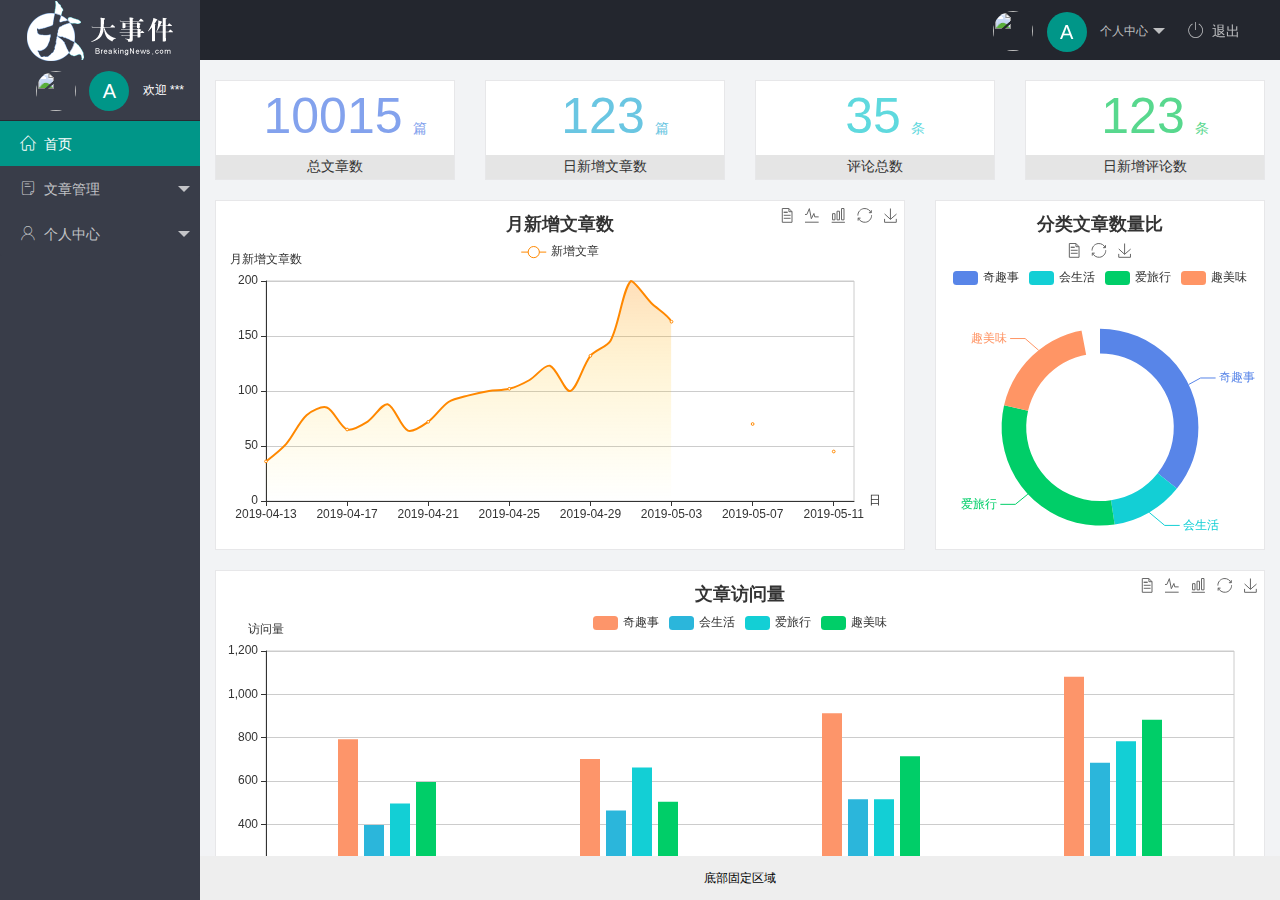
==== commit 26b50fb7: "完成了个人信息功能等一系列功能" ====
--- a/index.html
+++ b/index.html
@@ -27,9 +27,9 @@
               个人中心
             </a>
             <dl class="layui-nav-child">
-              <dd><a href="" target="">基本资料</a></dd>
-              <dd><a href="" target="">更换头像</a></dd>
-              <dd><a href="" target="">重置密码</a></dd>
+              <dd><a href="/user/user_info.html" target="fm">基本资料</a></dd>
+              <dd><a href="/user/user_avatar.html" target="fm">更换头像</a></dd>
+              <dd><a href="/user/user_pwd.html" target="fm">重置密码</a></dd>
             </dl>
           </li>
           <li class="layui-nav-item" lay-header-event="menuRight" lay-unselect>
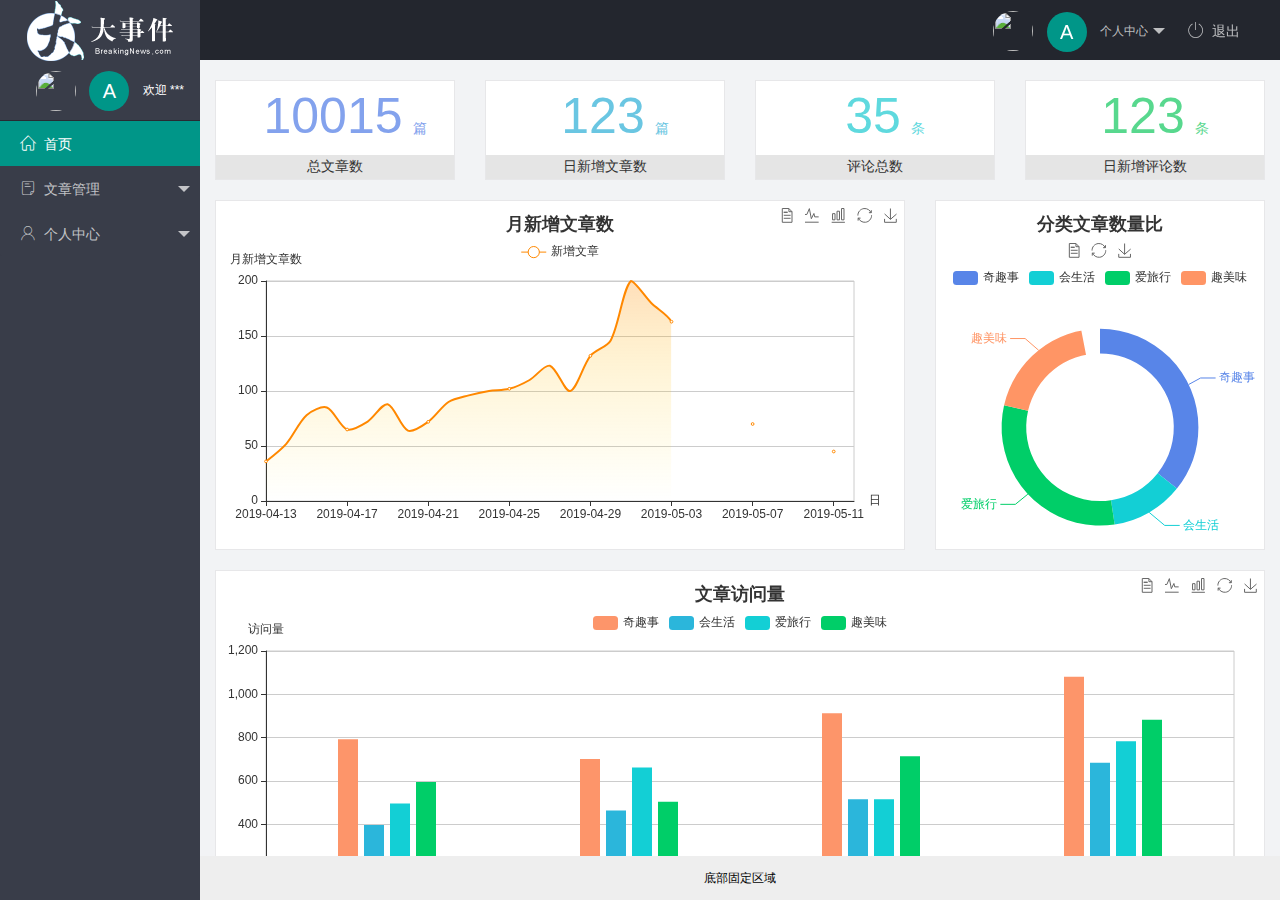
==== commit 6cb71e0b: "列表功能" ====
--- a/index.html
+++ b/index.html
@@ -63,17 +63,17 @@
               >
               <dl class="layui-nav-child">
                 <dd>
-                  <a href="/article/art_cate.html" target="fm"
+                  <a href="/article/article_cate.html" target="fm"
                     ><i class="layui-icon layui-icon-app"></i>文章类别</a
                   >
                 </dd>
-                <dd>
-                  <a href="/article/art_list.html" target="fm"
+                <dd id="article_list_change">
+                  <a href="/article/article_list.html" target="fm"
                     ><i class="layui-icon layui-icon-app"></i>文章列表</a
                   >
                 </dd>
                 <dd>
-                  <a href="/article/art_pub.html" target="fm"
+                  <a href="/article/article_pub.html" target="fm"
                     ><i class="layui-icon layui-icon-app"></i>发布文章</a
                   >
                 </dd>
